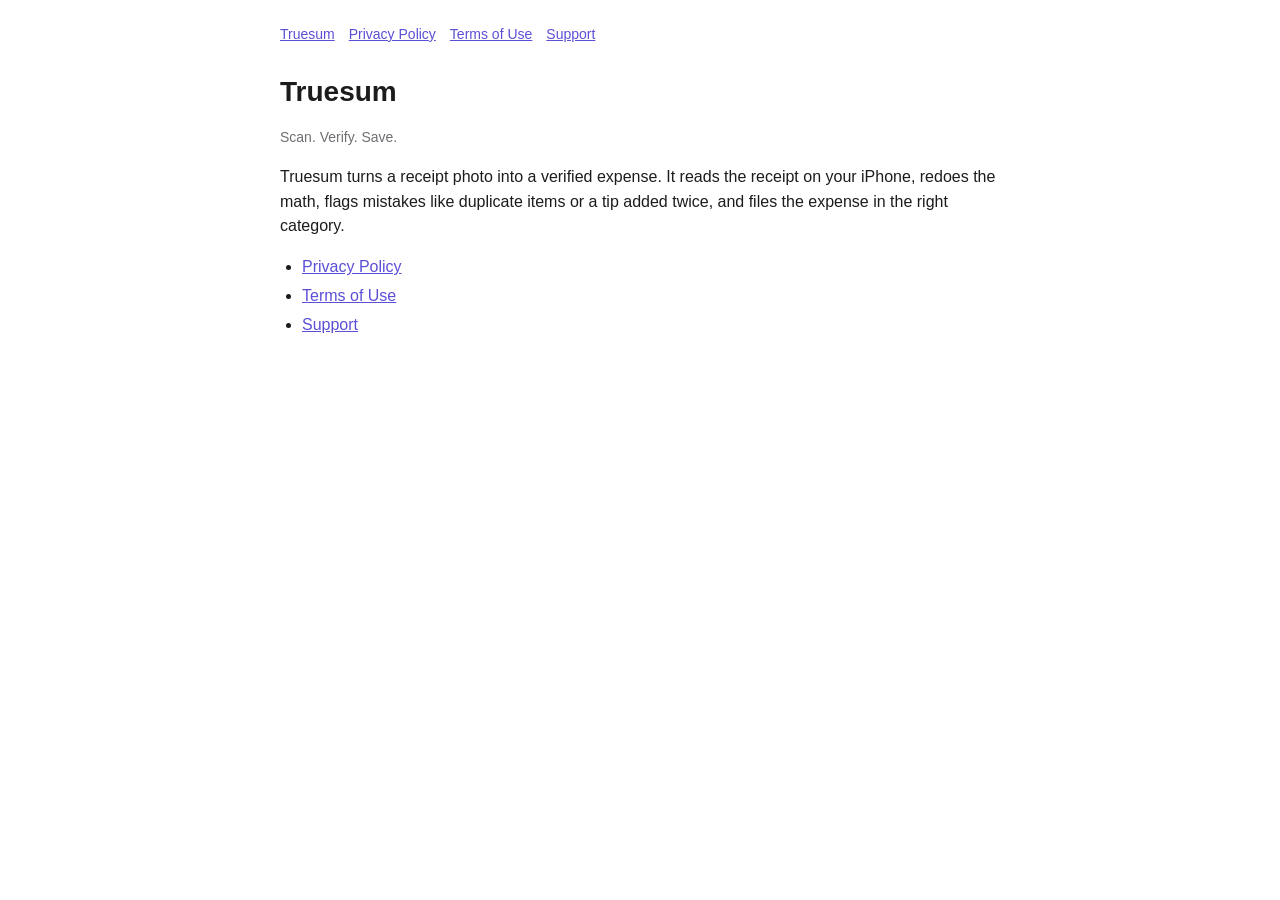
==== index.html @ 094d9d1f "Truesum Privacy Policy, Terms of Use and Support pages Co-Authored-By: Claude Opus 5.5 <noreply@anth" ====
<!doctype html><html lang="en"><head><meta charset="utf-8"><meta name="viewport" content="width=device-width, initial-scale=1">
<style>
:root{color-scheme:light dark}
body{font:16px/1.55 -apple-system,BlinkMacSystemFont,"Segoe UI",Helvetica,Arial,sans-serif;max-width:720px;margin:0 auto;padding:24px 16px 48px;color:#1c1c1e;background:#fff}
h1{font-size:28px;margin:0 0 4px}h2{font-size:19px;margin:28px 0 8px}
.muted{color:#6e6e73;font-size:14px}a{color:#5b4fd6}
ul{padding-left:22px}li{margin:4px 0}
nav{margin:0 0 24px;font-size:14px}nav a{margin-right:14px}
@media (prefers-color-scheme:dark){body{background:#000;color:#f2f2f7}.muted{color:#98989d}a{color:#9d93ff}}
</style><title>Truesum</title></head><body>
<nav><a href="./">Truesum</a><a href="privacy.html">Privacy Policy</a><a href="terms.html">Terms of Use</a><a href="support.html">Support</a></nav>
<h1>Truesum</h1>
<p class="muted">Scan. Verify. Save.</p>
<p>Truesum turns a receipt photo into a verified expense. It reads the receipt on your iPhone, redoes the math, flags mistakes like duplicate items or a tip added twice, and files the expense in the right category.</p>
<ul>
<li><a href="privacy.html">Privacy Policy</a></li>
<li><a href="terms.html">Terms of Use</a></li>
<li><a href="support.html">Support</a></li>
</ul>
</body></html>
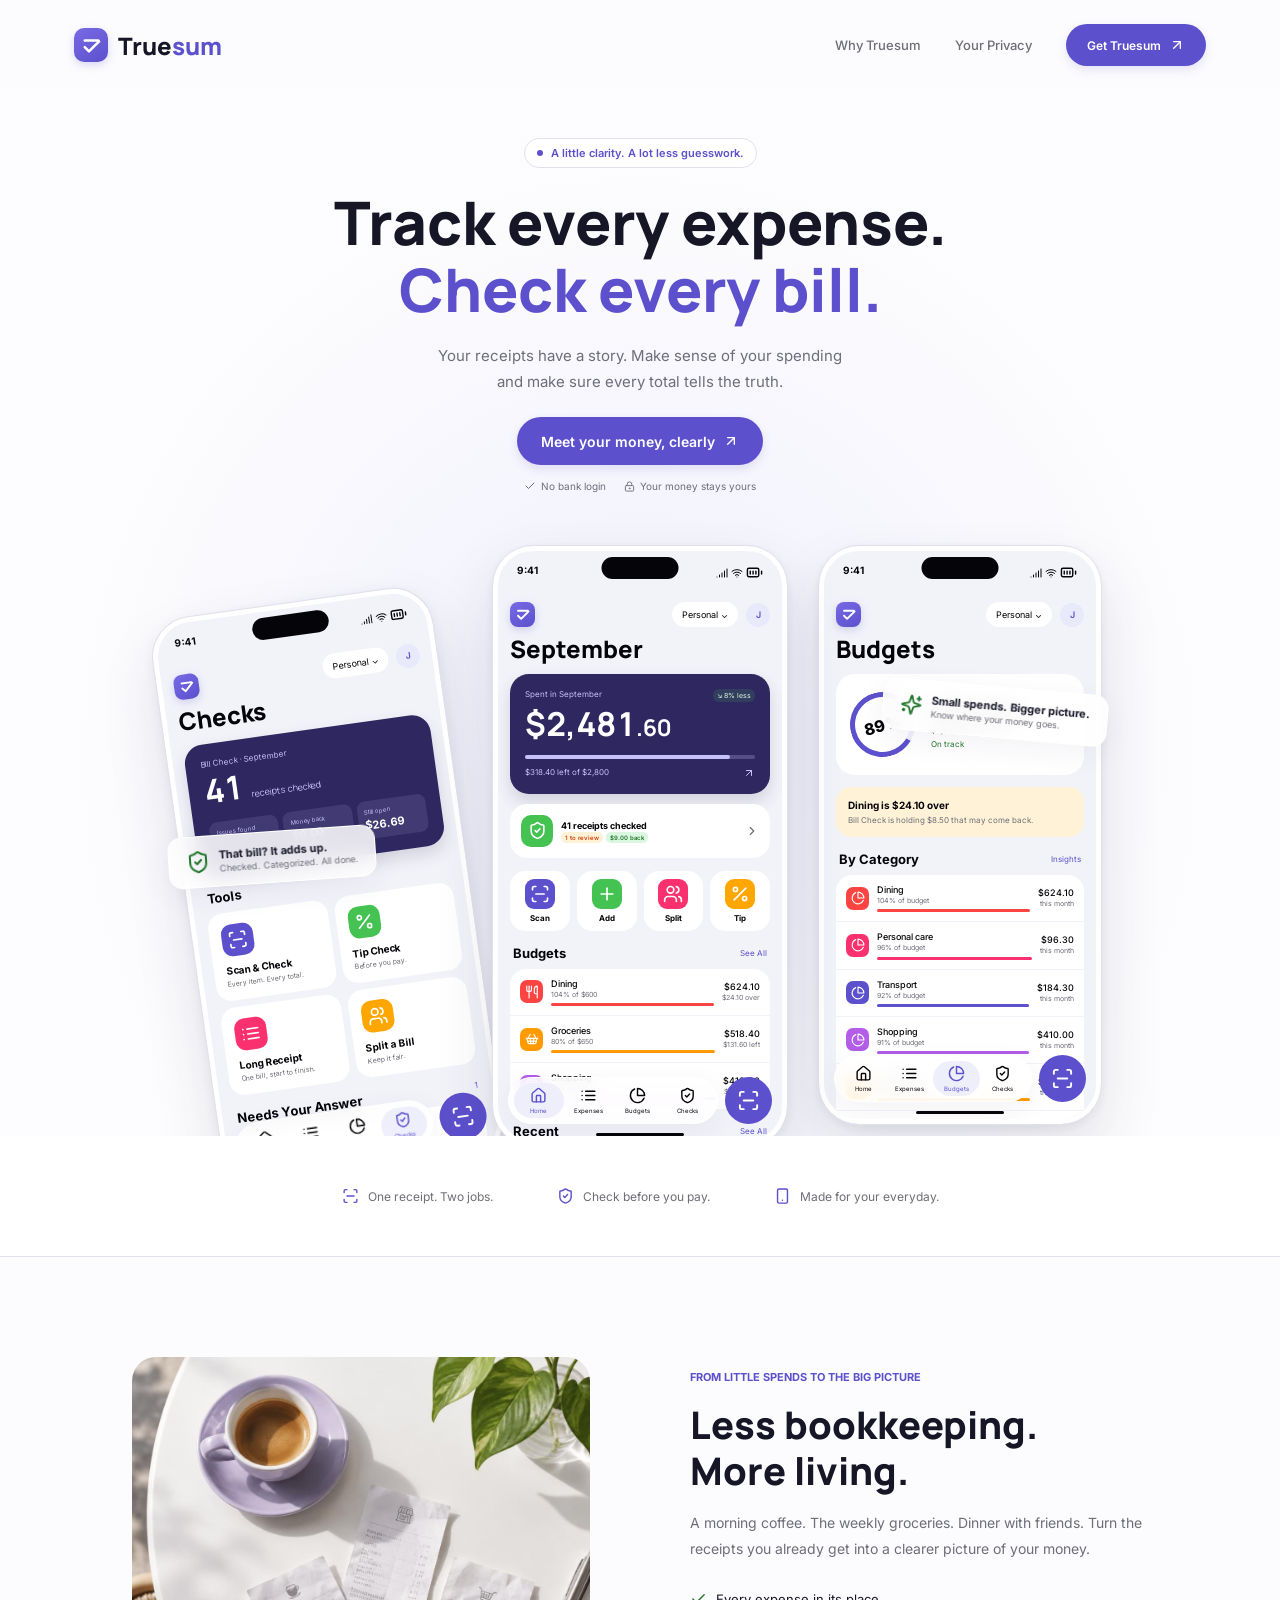
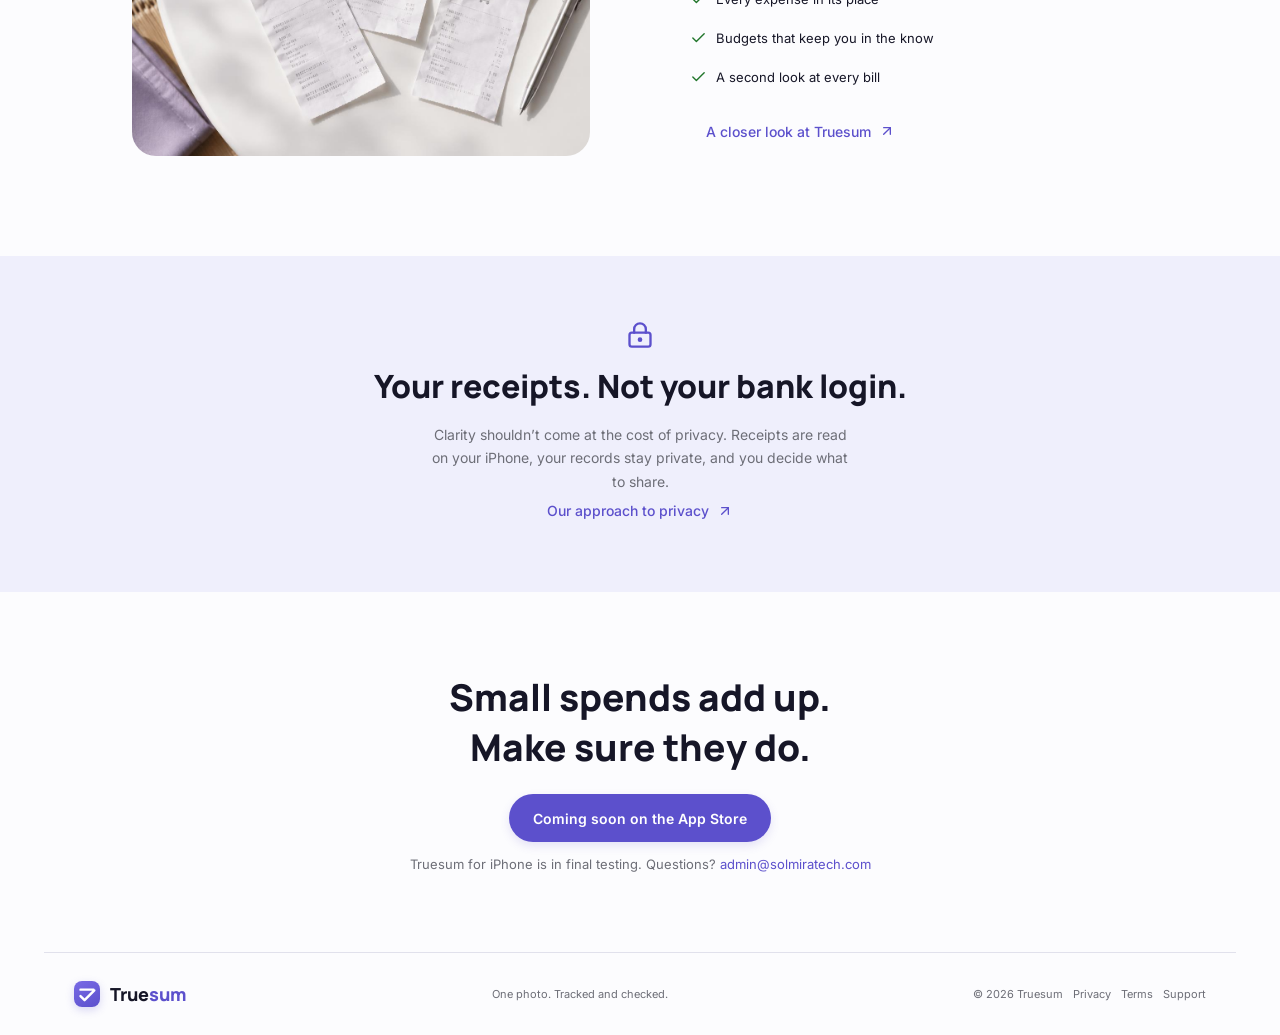
==== commit 0172a542: "Landing page from the Lovable design: home + features, static, App Store CTA pending Co-Authored-By:" ====
--- a/index.html
+++ b/index.html
@@ -1,20 +1,43 @@
-<!doctype html><html lang="en"><head><meta charset="utf-8"><meta name="viewport" content="width=device-width, initial-scale=1">
-<style>
-:root{color-scheme:light dark}
-body{font:16px/1.55 -apple-system,BlinkMacSystemFont,"Segoe UI",Helvetica,Arial,sans-serif;max-width:720px;margin:0 auto;padding:24px 16px 48px;color:#1c1c1e;background:#fff}
-h1{font-size:28px;margin:0 0 4px}h2{font-size:19px;margin:28px 0 8px}
-.muted{color:#6e6e73;font-size:14px}a{color:#5b4fd6}
-ul{padding-left:22px}li{margin:4px 0}
-nav{margin:0 0 24px;font-size:14px}nav a{margin-right:14px}
-@media (prefers-color-scheme:dark){body{background:#000;color:#f2f2f7}.muted{color:#98989d}a{color:#9d93ff}}
-</style><title>Truesum</title></head><body>
-<nav><a href="./">Truesum</a><a href="privacy.html">Privacy Policy</a><a href="terms.html">Terms of Use</a><a href="support.html">Support</a></nav>
-<h1>Truesum</h1>
-<p class="muted">Scan. Verify. Save.</p>
-<p>Truesum turns a receipt photo into a verified expense. It reads the receipt on your iPhone, redoes the math, flags mistakes like duplicate items or a tip added twice, and files the expense in the right category.</p>
-<ul>
-<li><a href="privacy.html">Privacy Policy</a></li>
-<li><a href="terms.html">Terms of Use</a></li>
-<li><a href="support.html">Support</a></li>
-</ul>
-</body></html>
+<!doctype html>
+<html lang="en">
+<head>
+<meta charset="utf-8">
+<meta name="viewport" content="width=device-width, initial-scale=1">
+<title>Track every expense. Check every bill. — Truesum</title>
+<meta name="description" content="A little clarity for every receipt. Truesum tracks your spending, keeps budgets in view, and checks that your bills add up.">
+<meta property="og:title" content="Track every expense. Check every bill. — Truesum">
+<meta property="og:description" content="A little clarity for every receipt. Truesum tracks your spending, keeps budgets in view, and checks that your bills add up.">
+<link rel="icon" href="assets/favicon.svg" type="image/svg+xml">
+<link rel="apple-touch-icon" href="assets/apple-touch-icon.png">
+<link rel="preconnect" href="https://fonts.googleapis.com">
+<link rel="preconnect" href="https://fonts.gstatic.com" crossorigin>
+<link rel="stylesheet" href="https://fonts.googleapis.com/css2?family=Inter:wght@400;500;600;700&amp;family=Manrope:wght@400;500;600;700;800&amp;display=swap">
+<link rel="stylesheet" href="assets/site.css">
+</head>
+<body>
+<header class="site-nav"><a href="./" class="brand" aria-label="Truesum home"><span class="brand-mark"><svg viewBox="0 0 32 32" fill="none" aria-hidden="true"><path d="M8 10h16M8 18l5 5 12-12" stroke="currentColor" stroke-width="3" stroke-linecap="round" stroke-linejoin="round"/></svg></span><span>True<span class="text-primary">sum</span></span></a><nav class="site-nav-links"><a href="features.html">Why Truesum</a><a href="privacy.html">Your Privacy</a><a class="truesum-button btn" href="#get">Get Truesum <svg width="24" height="24" viewBox="0 0 24 24" fill="none" stroke="currentColor" stroke-width="2" stroke-linecap="round" stroke-linejoin="round" aria-hidden="true"><path d="M7 7h10v10"/><path d="M7 17 17 7"/></svg></a></nav></header>
+<main>
+<section class="landing-hero"><div class="hero-eyebrow"><i></i> A little clarity. A lot less guesswork.</div>
+<h1>Track every expense.<br><span>Check every bill.</span></h1>
+<p class="hero-subtitle">Your receipts have a story. Make sense of your spending<br class="hidden sm-block"> and make sure every total tells the truth.</p>
+<a class="truesum-button btn" href="#get">Meet your money, clearly <svg width="24" height="24" viewBox="0 0 24 24" fill="none" stroke="currentColor" stroke-width="2" stroke-linecap="round" stroke-linejoin="round" aria-hidden="true"><path d="M7 7h10v10"/><path d="M7 17 17 7"/></svg></a>
+<div class="hero-trust"><span><svg width="12" height="12" viewBox="0 0 24 24" fill="none" stroke="currentColor" stroke-width="2" stroke-linecap="round" stroke-linejoin="round" aria-hidden="true"><path d="M20 6 9 17l-5-5"/></svg> No bank login</span><span><svg width="11" height="11" viewBox="0 0 24 24" fill="none" stroke="currentColor" stroke-width="2" stroke-linecap="round" stroke-linejoin="round" aria-hidden="true"><circle cx="12" cy="16" r="1"/><rect x="3" y="10" width="18" height="12" rx="2"/><path d="M7 10V7a5 5 0 0 1 10 0v3"/></svg> Your money stays yours</span></div>
+<div class="phone-stage"><div class="phone phone-checks" aria-hidden="true"><div class="phone-status"><span>9:41</span><span class="dynamic-island"></span><span><svg width="12" height="12" viewBox="0 0 24 24" fill="none" stroke="currentColor" stroke-width="2" stroke-linecap="round" stroke-linejoin="round" aria-hidden="true"><path d="M2 20h.01"/><path d="M7 20v-4"/><path d="M12 20v-8"/><path d="M17 20V8"/><path d="M22 4v16"/></svg><svg width="12" height="12" viewBox="0 0 24 24" fill="none" stroke="currentColor" stroke-width="2" stroke-linecap="round" stroke-linejoin="round" aria-hidden="true"><path d="M12 20h.01"/><path d="M2 8.82a15 15 0 0 1 20 0"/><path d="M5 12.859a10 10 0 0 1 14 0"/><path d="M8.5 16.429a5 5 0 0 1 7 0"/></svg><svg width="17" height="17" viewBox="0 0 24 24" fill="none" stroke="currentColor" stroke-width="2" stroke-linecap="round" stroke-linejoin="round" aria-hidden="true"><rect x="2" y="6" width="16" height="12" rx="2"/><path d="M22 14v-4"/><path d="M6 10v4"/><path d="M10 10v4"/><path d="M14 10v4"/></svg></span></div><div class="phone-content"><div class="phone-top"><span class="brand" aria-hidden="true"><span class="brand-mark"><svg viewBox="0 0 32 32" fill="none" aria-hidden="true"><path d="M8 10h16M8 18l5 5 12-12" stroke="currentColor" stroke-width="3" stroke-linecap="round" stroke-linejoin="round"/></svg></span></span><span>Personal <span>⌄</span></span><span class="mini-avatar">J</span></div><h3>Checks</h3><div class="mini-summary"><span>Bill Check · September</span><div class="mini-amount">41 <small>receipts checked</small></div><div class="mini-stats"><div><small>Issues found</small><b>5</b></div><div><small>Money back</small><b>$9.00</b></div><div><small>Still open</small><b>$26.69</b></div></div></div><div class="mini-section-title">Tools</div><div class="mini-tool-grid"><div><span class="category-icon action-0"><svg width="20" height="20" viewBox="0 0 24 24" fill="none" stroke="currentColor" stroke-width="2" stroke-linecap="round" stroke-linejoin="round" aria-hidden="true"><path d="M3 7V5a2 2 0 0 1 2-2h2"/><path d="M17 3h2a2 2 0 0 1 2 2v2"/><path d="M21 17v2a2 2 0 0 1-2 2h-2"/><path d="M7 21H5a2 2 0 0 1-2-2v-2"/><path d="M7 12h10"/></svg></span><b>Scan &amp; Check</b><small>Every item. Every total.</small></div><div><span class="category-icon action-1"><svg width="20" height="20" viewBox="0 0 24 24" fill="none" stroke="currentColor" stroke-width="2" stroke-linecap="round" stroke-linejoin="round" aria-hidden="true"><line x1="19" x2="5" y1="5" y2="19"/><circle cx="6.5" cy="6.5" r="2.5"/><circle cx="17.5" cy="17.5" r="2.5"/></svg></span><b>Tip Check</b><small>Before you pay.</small></div><div><span class="category-icon action-2"><svg width="20" height="20" viewBox="0 0 24 24" fill="none" stroke="currentColor" stroke-width="2" stroke-linecap="round" stroke-linejoin="round" aria-hidden="true"><path d="M3 12h.01"/><path d="M3 18h.01"/><path d="M3 6h.01"/><path d="M8 12h13"/><path d="M8 18h13"/><path d="M8 6h13"/></svg></span><b>Long Receipt</b><small>One bill, start to finish.</small></div><div><span class="category-icon action-3"><svg width="20" height="20" viewBox="0 0 24 24" fill="none" stroke="currentColor" stroke-width="2" stroke-linecap="round" stroke-linejoin="round" aria-hidden="true"><path d="M16 21v-2a4 4 0 0 0-4-4H6a4 4 0 0 0-4 4v2"/><circle cx="9" cy="7" r="4"/><path d="M22 21v-2a4 4 0 0 0-3-3.87"/><path d="M16 3.13a4 4 0 0 1 0 7.75"/></svg></span><b>Split a Bill</b><small>Keep it fair.</small></div></div><div class="mini-section-title">Needs Your Answer <span>1</span></div><div class="mini-question"><span class="category-icon dining"><svg width="18" height="18" viewBox="0 0 24 24" fill="none" stroke="currentColor" stroke-width="2" stroke-linecap="round" stroke-linejoin="round" aria-hidden="true"><path d="M3 2v7c0 1.1.9 2 2 2h4a2 2 0 0 0 2-2V2"/><path d="M7 2v20"/><path d="M21 15V2a5 5 0 0 0-5 5v6c0 1.1.9 2 2 2h3Zm0 0v7"/></svg></span><b>Luna Ramen</b><p>Gyoza appears twice.<br>Did you order two?</p><div><span>We Had Two</span><span>Flag $8.50</span></div></div><div class="mini-section-title">Flagged <span>Show to Staff</span></div><div class="mini-group"><div class="mini-expense"><span class="category-icon dining"><svg width="14" height="14" viewBox="0 0 24 24" fill="none" stroke="currentColor" stroke-width="2" stroke-linecap="round" stroke-linejoin="round" aria-hidden="true"><path d="M3 2v7c0 1.1.9 2 2 2h4a2 2 0 0 0 2-2V2"/><path d="M7 2v20"/><path d="M21 15V2a5 5 0 0 0-5 5v6c0 1.1.9 2 2 2h3Zm0 0v7"/></svg></span><div><b>Bella Notte</b><small>Tip included twice</small></div><b>$9.25</b></div></div></div><div class="mini-bottom"><div><span class=""><svg width="17" height="17" viewBox="0 0 24 24" fill="none" stroke="currentColor" stroke-width="2" stroke-linecap="round" stroke-linejoin="round" aria-hidden="true"><path d="M15 21v-8a1 1 0 0 0-1-1h-4a1 1 0 0 0-1 1v8"/><path d="M3 10a2 2 0 0 1 .709-1.528l7-5.999a2 2 0 0 1 2.582 0l7 5.999A2 2 0 0 1 21 10v9a2 2 0 0 1-2 2H5a2 2 0 0 1-2-2z"/></svg><small>Home</small></span><span class=""><svg width="17" height="17" viewBox="0 0 24 24" fill="none" stroke="currentColor" stroke-width="2" stroke-linecap="round" stroke-linejoin="round" aria-hidden="true"><path d="M3 12h.01"/><path d="M3 18h.01"/><path d="M3 6h.01"/><path d="M8 12h13"/><path d="M8 18h13"/><path d="M8 6h13"/></svg><small>Expenses</small></span><span class=""><svg width="17" height="17" viewBox="0 0 24 24" fill="none" stroke="currentColor" stroke-width="2" stroke-linecap="round" stroke-linejoin="round" aria-hidden="true"><path d="M21.21 15.89A10 10 0 1 1 8 2.83"/><path d="M22 12A10 10 0 0 0 12 2v10z"/></svg><small>Budgets</small></span><span class="selected"><svg width="17" height="17" viewBox="0 0 24 24" fill="none" stroke="currentColor" stroke-width="2" stroke-linecap="round" stroke-linejoin="round" aria-hidden="true"><path d="M20 13c0 5-3.5 7.5-7.66 8.95a1 1 0 0 1-.67-.01C7.5 20.5 4 18 4 13V6a1 1 0 0 1 1-1c2 0 4.5-1.2 6.24-2.72a1.17 1.17 0 0 1 1.52 0C14.51 3.81 17 5 19 5a1 1 0 0 1 1 1z"/><path d="m9 12 2 2 4-4"/></svg><small>Checks</small></span></div><span class="mini-scan"><svg width="23" height="23" viewBox="0 0 24 24" fill="none" stroke="currentColor" stroke-width="2" stroke-linecap="round" stroke-linejoin="round" aria-hidden="true"><path d="M3 7V5a2 2 0 0 1 2-2h2"/><path d="M17 3h2a2 2 0 0 1 2 2v2"/><path d="M21 17v2a2 2 0 0 1-2 2h-2"/><path d="M7 21H5a2 2 0 0 1-2-2v-2"/><path d="M7 12h10"/></svg></span></div><div class="home-indicator"></div></div><div class="phone phone-home" aria-hidden="true"><div class="phone-status"><span>9:41</span><span class="dynamic-island"></span><span><svg width="12" height="12" viewBox="0 0 24 24" fill="none" stroke="currentColor" stroke-width="2" stroke-linecap="round" stroke-linejoin="round" aria-hidden="true"><path d="M2 20h.01"/><path d="M7 20v-4"/><path d="M12 20v-8"/><path d="M17 20V8"/><path d="M22 4v16"/></svg><svg width="12" height="12" viewBox="0 0 24 24" fill="none" stroke="currentColor" stroke-width="2" stroke-linecap="round" stroke-linejoin="round" aria-hidden="true"><path d="M12 20h.01"/><path d="M2 8.82a15 15 0 0 1 20 0"/><path d="M5 12.859a10 10 0 0 1 14 0"/><path d="M8.5 16.429a5 5 0 0 1 7 0"/></svg><svg width="17" height="17" viewBox="0 0 24 24" fill="none" stroke="currentColor" stroke-width="2" stroke-linecap="round" stroke-linejoin="round" aria-hidden="true"><rect x="2" y="6" width="16" height="12" rx="2"/><path d="M22 14v-4"/><path d="M6 10v4"/><path d="M10 10v4"/><path d="M14 10v4"/></svg></span></div><div class="phone-content"><div class="phone-top"><span class="brand" aria-hidden="true"><span class="brand-mark"><svg viewBox="0 0 32 32" fill="none" aria-hidden="true"><path d="M8 10h16M8 18l5 5 12-12" stroke="currentColor" stroke-width="3" stroke-linecap="round" stroke-linejoin="round"/></svg></span></span><span>Personal <span>⌄</span></span><span class="mini-avatar">J</span></div><h3>September</h3><div class="mini-summary"><div class="flex justify-between"><span>Spent in September</span><span class="mini-trend">↘ 8% less</span></div><div class="mini-amount">$2,481<span>.60</span></div><div class="mini-progress"><i></i></div><div class="flex justify-between"><span>$318.40 left of $2,800</span><svg width="12" height="12" viewBox="0 0 24 24" fill="none" stroke="currentColor" stroke-width="2" stroke-linecap="round" stroke-linejoin="round" aria-hidden="true"><path d="M7 7h10v10"/><path d="M7 17 17 7"/></svg></div></div><div class="mini-checked"><span class="category-icon success"><svg width="19" height="19" viewBox="0 0 24 24" fill="none" stroke="currentColor" stroke-width="2" stroke-linecap="round" stroke-linejoin="round" aria-hidden="true"><path d="M20 13c0 5-3.5 7.5-7.66 8.95a1 1 0 0 1-.67-.01C7.5 20.5 4 18 4 13V6a1 1 0 0 1 1-1c2 0 4.5-1.2 6.24-2.72a1.17 1.17 0 0 1 1.52 0C14.51 3.81 17 5 19 5a1 1 0 0 1 1 1z"/><path d="m9 12 2 2 4-4"/></svg></span><div><b>41 receipts checked</b><div><span class="mini-badge warning">1 to review</span> <span class="mini-badge success">$9.00 back</span></div></div><svg width="14" height="14" viewBox="0 0 24 24" fill="none" stroke="currentColor" stroke-width="2" stroke-linecap="round" stroke-linejoin="round" aria-hidden="true"><path d="m9 18 6-6-6-6"/></svg></div><div class="mini-actions"><div><span class="category-icon action-0"><svg width="20" height="20" viewBox="0 0 24 24" fill="none" stroke="currentColor" stroke-width="2" stroke-linecap="round" stroke-linejoin="round" aria-hidden="true"><path d="M3 7V5a2 2 0 0 1 2-2h2"/><path d="M17 3h2a2 2 0 0 1 2 2v2"/><path d="M21 17v2a2 2 0 0 1-2 2h-2"/><path d="M7 21H5a2 2 0 0 1-2-2v-2"/><path d="M7 12h10"/></svg></span><b>Scan</b></div><div><span class="category-icon action-1"><svg width="20" height="20" viewBox="0 0 24 24" fill="none" stroke="currentColor" stroke-width="2" stroke-linecap="round" stroke-linejoin="round" aria-hidden="true"><path d="M5 12h14"/><path d="M12 5v14"/></svg></span><b>Add</b></div><div><span class="category-icon action-2"><svg width="20" height="20" viewBox="0 0 24 24" fill="none" stroke="currentColor" stroke-width="2" stroke-linecap="round" stroke-linejoin="round" aria-hidden="true"><path d="M16 21v-2a4 4 0 0 0-4-4H6a4 4 0 0 0-4 4v2"/><circle cx="9" cy="7" r="4"/><path d="M22 21v-2a4 4 0 0 0-3-3.87"/><path d="M16 3.13a4 4 0 0 1 0 7.75"/></svg></span><b>Split</b></div><div><span class="category-icon action-3"><svg width="20" height="20" viewBox="0 0 24 24" fill="none" stroke="currentColor" stroke-width="2" stroke-linecap="round" stroke-linejoin="round" aria-hidden="true"><line x1="19" x2="5" y1="5" y2="19"/><circle cx="6.5" cy="6.5" r="2.5"/><circle cx="17.5" cy="17.5" r="2.5"/></svg></span><b>Tip</b></div></div><div class="mini-section-title">Budgets <span>See All</span></div><div class="mini-group"><div class="mini-budget"><span class="category-icon dining"><svg width="14" height="14" viewBox="0 0 24 24" fill="none" stroke="currentColor" stroke-width="2" stroke-linecap="round" stroke-linejoin="round" aria-hidden="true"><path d="M3 2v7c0 1.1.9 2 2 2h4a2 2 0 0 0 2-2V2"/><path d="M7 2v20"/><path d="M21 15V2a5 5 0 0 0-5 5v6c0 1.1.9 2 2 2h3Zm0 0v7"/></svg></span><div><b>Dining</b><small>104% of $600</small><div class="category-line dining"></div></div><div><b>$624.10</b><small class="text-destructive">$24.10 over</small></div></div><div class="mini-budget"><span class="category-icon groceries"><svg width="14" height="14" viewBox="0 0 24 24" fill="none" stroke="currentColor" stroke-width="2" stroke-linecap="round" stroke-linejoin="round" aria-hidden="true"><path d="m15 11-1 9"/><path d="m19 11-4-7"/><path d="M2 11h20"/><path d="m3.5 11 1.6 7.4a2 2 0 0 0 2 1.6h9.8a2 2 0 0 0 2-1.6l1.7-7.4"/><path d="M4.5 15.5h15"/><path d="m5 11 4-7"/><path d="m9 11 1 9"/></svg></span><div><b>Groceries</b><small>80% of $650</small><div class="category-line groceries"></div></div><div><b>$518.40</b><small class="">$131.60 left</small></div></div><div class="mini-budget"><span class="category-icon shopping"><svg width="14" height="14" viewBox="0 0 24 24" fill="none" stroke="currentColor" stroke-width="2" stroke-linecap="round" stroke-linejoin="round" aria-hidden="true"><path d="M6 2 3 6v14a2 2 0 0 0 2 2h14a2 2 0 0 0 2-2V6l-3-4Z"/><path d="M3 6h18"/><path d="M16 10a4 4 0 0 1-8 0"/></svg></span><div><b>Shopping</b><small>91% of $450</small><div class="category-line shopping"></div></div><div><b>$410.00</b><small class="">$40.00 left</small></div></div></div><div class="mini-section-title">Recent <span>See All</span></div><div class="mini-group"><div class="mini-expense"><span class="category-icon dining"><svg width="14" height="14" viewBox="0 0 24 24" fill="none" stroke="currentColor" stroke-width="2" stroke-linecap="round" stroke-linejoin="round" aria-hidden="true"><path d="M3 2v7c0 1.1.9 2 2 2h4a2 2 0 0 0 2-2V2"/><path d="M7 2v20"/><path d="M21 15V2a5 5 0 0 0-5 5v6c0 1.1.9 2 2 2h3Zm0 0v7"/></svg></span><div><b>Luna Ramen</b><small>Yesterday · Dining</small></div><div><b>−$66.41</b><small class="text-warning">Review</small></div></div><div class="mini-expense"><span class="category-icon coffee"><svg width="14" height="14" viewBox="0 0 24 24" fill="none" stroke="currentColor" stroke-width="2" stroke-linecap="round" stroke-linejoin="round" aria-hidden="true"><path d="M10 2v2"/><path d="M14 2v2"/><path d="M16 8a1 1 0 0 1 1 1v8a4 4 0 0 1-4 4H7a4 4 0 0 1-4-4V9a1 1 0 0 1 1-1h14a4 4 0 1 1 0 8h-1"/><path d="M6 2v2"/></svg></span><div><b>Starbucks</b><small>Today · Coffee</small></div><div><b>−$12.40</b><small class="text-success">Checked</small></div></div></div></div><div class="mini-bottom"><div><span class="selected"><svg width="17" height="17" viewBox="0 0 24 24" fill="none" stroke="currentColor" stroke-width="2" stroke-linecap="round" stroke-linejoin="round" aria-hidden="true"><path d="M15 21v-8a1 1 0 0 0-1-1h-4a1 1 0 0 0-1 1v8"/><path d="M3 10a2 2 0 0 1 .709-1.528l7-5.999a2 2 0 0 1 2.582 0l7 5.999A2 2 0 0 1 21 10v9a2 2 0 0 1-2 2H5a2 2 0 0 1-2-2z"/></svg><small>Home</small></span><span class=""><svg width="17" height="17" viewBox="0 0 24 24" fill="none" stroke="currentColor" stroke-width="2" stroke-linecap="round" stroke-linejoin="round" aria-hidden="true"><path d="M3 12h.01"/><path d="M3 18h.01"/><path d="M3 6h.01"/><path d="M8 12h13"/><path d="M8 18h13"/><path d="M8 6h13"/></svg><small>Expenses</small></span><span class=""><svg width="17" height="17" viewBox="0 0 24 24" fill="none" stroke="currentColor" stroke-width="2" stroke-linecap="round" stroke-linejoin="round" aria-hidden="true"><path d="M21.21 15.89A10 10 0 1 1 8 2.83"/><path d="M22 12A10 10 0 0 0 12 2v10z"/></svg><small>Budgets</small></span><span class=""><svg width="17" height="17" viewBox="0 0 24 24" fill="none" stroke="currentColor" stroke-width="2" stroke-linecap="round" stroke-linejoin="round" aria-hidden="true"><path d="M20 13c0 5-3.5 7.5-7.66 8.95a1 1 0 0 1-.67-.01C7.5 20.5 4 18 4 13V6a1 1 0 0 1 1-1c2 0 4.5-1.2 6.24-2.72a1.17 1.17 0 0 1 1.52 0C14.51 3.81 17 5 19 5a1 1 0 0 1 1 1z"/><path d="m9 12 2 2 4-4"/></svg><small>Checks</small></span></div><span class="mini-scan"><svg width="23" height="23" viewBox="0 0 24 24" fill="none" stroke="currentColor" stroke-width="2" stroke-linecap="round" stroke-linejoin="round" aria-hidden="true"><path d="M3 7V5a2 2 0 0 1 2-2h2"/><path d="M17 3h2a2 2 0 0 1 2 2v2"/><path d="M21 17v2a2 2 0 0 1-2 2h-2"/><path d="M7 21H5a2 2 0 0 1-2-2v-2"/><path d="M7 12h10"/></svg></span></div><div class="home-indicator"></div></div><div class="phone phone-budgets" aria-hidden="true"><div class="phone-status"><span>9:41</span><span class="dynamic-island"></span><span><svg width="12" height="12" viewBox="0 0 24 24" fill="none" stroke="currentColor" stroke-width="2" stroke-linecap="round" stroke-linejoin="round" aria-hidden="true"><path d="M2 20h.01"/><path d="M7 20v-4"/><path d="M12 20v-8"/><path d="M17 20V8"/><path d="M22 4v16"/></svg><svg width="12" height="12" viewBox="0 0 24 24" fill="none" stroke="currentColor" stroke-width="2" stroke-linecap="round" stroke-linejoin="round" aria-hidden="true"><path d="M12 20h.01"/><path d="M2 8.82a15 15 0 0 1 20 0"/><path d="M5 12.859a10 10 0 0 1 14 0"/><path d="M8.5 16.429a5 5 0 0 1 7 0"/></svg><svg width="17" height="17" viewBox="0 0 24 24" fill="none" stroke="currentColor" stroke-width="2" stroke-linecap="round" stroke-linejoin="round" aria-hidden="true"><rect x="2" y="6" width="16" height="12" rx="2"/><path d="M22 14v-4"/><path d="M6 10v4"/><path d="M10 10v4"/><path d="M14 10v4"/></svg></span></div><div class="phone-content"><div class="phone-top"><span class="brand" aria-hidden="true"><span class="brand-mark"><svg viewBox="0 0 32 32" fill="none" aria-hidden="true"><path d="M8 10h16M8 18l5 5 12-12" stroke="currentColor" stroke-width="3" stroke-linecap="round" stroke-linejoin="round"/></svg></span></span><span>Personal <span>⌄</span></span><span class="mini-avatar">J</span></div><h3>Budgets</h3><div class="mini-budget-hero"><div class="preview-ring">89%</div><div><b>$318.40 left</b><small>$2,481.60 of $2,800</small><span class="text-success">On track</span></div></div><div class="mini-warning"><b>Dining is $24.10 over</b><small>Bill Check is holding $8.50 that may come back.</small></div><div class="mini-section-title">By Category <span>Insights</span></div><div class="mini-group"><div class="mini-budget"><span class="category-icon dining"><svg width="14" height="14" viewBox="0 0 24 24" fill="none" stroke="currentColor" stroke-width="2" stroke-linecap="round" stroke-linejoin="round" aria-hidden="true"><path d="M21.21 15.89A10 10 0 1 1 8 2.83"/><path d="M22 12A10 10 0 0 0 12 2v10z"/></svg></span><div><b>Dining</b><small>104% of budget</small><div class="category-line dining"></div></div><div><b>$624.10</b><small class="">this month</small></div></div><div class="mini-budget"><span class="category-icon care"><svg width="14" height="14" viewBox="0 0 24 24" fill="none" stroke="currentColor" stroke-width="2" stroke-linecap="round" stroke-linejoin="round" aria-hidden="true"><path d="M21.21 15.89A10 10 0 1 1 8 2.83"/><path d="M22 12A10 10 0 0 0 12 2v10z"/></svg></span><div><b>Personal care</b><small>96% of budget</small><div class="category-line care"></div></div><div><b>$96.30</b><small class="">this month</small></div></div><div class="mini-budget"><span class="category-icon transport"><svg width="14" height="14" viewBox="0 0 24 24" fill="none" stroke="currentColor" stroke-width="2" stroke-linecap="round" stroke-linejoin="round" aria-hidden="true"><path d="M21.21 15.89A10 10 0 1 1 8 2.83"/><path d="M22 12A10 10 0 0 0 12 2v10z"/></svg></span><div><b>Transport</b><small>92% of budget</small><div class="category-line transport"></div></div><div><b>$184.30</b><small class="">this month</small></div></div><div class="mini-budget"><span class="category-icon shopping"><svg width="14" height="14" viewBox="0 0 24 24" fill="none" stroke="currentColor" stroke-width="2" stroke-linecap="round" stroke-linejoin="round" aria-hidden="true"><path d="M21.21 15.89A10 10 0 1 1 8 2.83"/><path d="M22 12A10 10 0 0 0 12 2v10z"/></svg></span><div><b>Shopping</b><small>91% of budget</small><div class="category-line shopping"></div></div><div><b>$410.00</b><small class="">this month</small></div></div><div class="mini-budget"><span class="category-icon groceries"><svg width="14" height="14" viewBox="0 0 24 24" fill="none" stroke="currentColor" stroke-width="2" stroke-linecap="round" stroke-linejoin="round" aria-hidden="true"><path d="M21.21 15.89A10 10 0 1 1 8 2.83"/><path d="M22 12A10 10 0 0 0 12 2v10z"/></svg></span><div><b>Groceries</b><small>80% of budget</small><div class="category-line groceries"></div></div><div><b>$518.40</b><small class="">this month</small></div></div><div class="mini-budget"><span class="category-icon household"><svg width="14" height="14" viewBox="0 0 24 24" fill="none" stroke="currentColor" stroke-width="2" stroke-linecap="round" stroke-linejoin="round" aria-hidden="true"><path d="M21.21 15.89A10 10 0 1 1 8 2.83"/><path d="M22 12A10 10 0 0 0 12 2v10z"/></svg></span><div><b>Household</b><small>65% of budget</small><div class="category-line household"></div></div><div><b>$214.50</b><small class="">this month</small></div></div><div class="mini-budget"><span class="category-icon travel"><svg width="14" height="14" viewBox="0 0 24 24" fill="none" stroke="currentColor" stroke-width="2" stroke-linecap="round" stroke-linejoin="round" aria-hidden="true"><path d="M21.21 15.89A10 10 0 1 1 8 2.83"/><path d="M22 12A10 10 0 0 0 12 2v10z"/></svg></span><div><b>Travel</b><small>83% of budget</small><div class="category-line travel"></div></div><div><b>$331.20</b><small class="">this month</small></div></div></div></div><div class="mini-bottom"><div><span class=""><svg width="17" height="17" viewBox="0 0 24 24" fill="none" stroke="currentColor" stroke-width="2" stroke-linecap="round" stroke-linejoin="round" aria-hidden="true"><path d="M15 21v-8a1 1 0 0 0-1-1h-4a1 1 0 0 0-1 1v8"/><path d="M3 10a2 2 0 0 1 .709-1.528l7-5.999a2 2 0 0 1 2.582 0l7 5.999A2 2 0 0 1 21 10v9a2 2 0 0 1-2 2H5a2 2 0 0 1-2-2z"/></svg><small>Home</small></span><span class=""><svg width="17" height="17" viewBox="0 0 24 24" fill="none" stroke="currentColor" stroke-width="2" stroke-linecap="round" stroke-linejoin="round" aria-hidden="true"><path d="M3 12h.01"/><path d="M3 18h.01"/><path d="M3 6h.01"/><path d="M8 12h13"/><path d="M8 18h13"/><path d="M8 6h13"/></svg><small>Expenses</small></span><span class="selected"><svg width="17" height="17" viewBox="0 0 24 24" fill="none" stroke="currentColor" stroke-width="2" stroke-linecap="round" stroke-linejoin="round" aria-hidden="true"><path d="M21.21 15.89A10 10 0 1 1 8 2.83"/><path d="M22 12A10 10 0 0 0 12 2v10z"/></svg><small>Budgets</small></span><span class=""><svg width="17" height="17" viewBox="0 0 24 24" fill="none" stroke="currentColor" stroke-width="2" stroke-linecap="round" stroke-linejoin="round" aria-hidden="true"><path d="M20 13c0 5-3.5 7.5-7.66 8.95a1 1 0 0 1-.67-.01C7.5 20.5 4 18 4 13V6a1 1 0 0 1 1-1c2 0 4.5-1.2 6.24-2.72a1.17 1.17 0 0 1 1.52 0C14.51 3.81 17 5 19 5a1 1 0 0 1 1 1z"/><path d="m9 12 2 2 4-4"/></svg><small>Checks</small></span></div><span class="mini-scan"><svg width="23" height="23" viewBox="0 0 24 24" fill="none" stroke="currentColor" stroke-width="2" stroke-linecap="round" stroke-linejoin="round" aria-hidden="true"><path d="M3 7V5a2 2 0 0 1 2-2h2"/><path d="M17 3h2a2 2 0 0 1 2 2v2"/><path d="M21 17v2a2 2 0 0 1-2 2h-2"/><path d="M7 21H5a2 2 0 0 1-2-2v-2"/><path d="M7 12h10"/></svg></span></div><div class="home-indicator"></div></div>
+<div class="stage-label stage-label-left"><svg width="24" height="24" viewBox="0 0 24 24" fill="none" stroke="currentColor" stroke-width="2" stroke-linecap="round" stroke-linejoin="round" aria-hidden="true"><path d="M20 13c0 5-3.5 7.5-7.66 8.95a1 1 0 0 1-.67-.01C7.5 20.5 4 18 4 13V6a1 1 0 0 1 1-1c2 0 4.5-1.2 6.24-2.72a1.17 1.17 0 0 1 1.52 0C14.51 3.81 17 5 19 5a1 1 0 0 1 1 1z"/><path d="m9 12 2 2 4-4"/></svg><div><b>That bill? It adds up.</b><small>Checked. Categorized. All done.</small></div></div>
+<div class="stage-label stage-label-right"><svg width="22" height="22" viewBox="0 0 24 24" fill="none" stroke="currentColor" stroke-width="2" stroke-linecap="round" stroke-linejoin="round" aria-hidden="true"><path d="M9.937 15.5A2 2 0 0 0 8.5 14.063l-6.135-1.582a.5.5 0 0 1 0-.962L8.5 9.936A2 2 0 0 0 9.937 8.5l1.582-6.135a.5.5 0 0 1 .963 0L14.063 8.5A2 2 0 0 0 15.5 9.937l6.135 1.581a.5.5 0 0 1 0 .964L15.5 14.063a2 2 0 0 0-1.437 1.437l-1.582 6.135a.5.5 0 0 1-.963 0z"/><path d="M20 3v4"/><path d="M22 5h-4"/><path d="M4 17v2"/><path d="M5 18H3"/></svg><div><b>Small spends. Bigger picture.</b><small>Know where your money goes.</small></div></div></div></section>
+<div class="landing-proof"><span><svg width="24" height="24" viewBox="0 0 24 24" fill="none" stroke="currentColor" stroke-width="2" stroke-linecap="round" stroke-linejoin="round" aria-hidden="true"><path d="M3 7V5a2 2 0 0 1 2-2h2"/><path d="M17 3h2a2 2 0 0 1 2 2v2"/><path d="M21 17v2a2 2 0 0 1-2 2h-2"/><path d="M7 21H5a2 2 0 0 1-2-2v-2"/><path d="M7 12h10"/></svg> One receipt. Two jobs.</span><span><svg width="24" height="24" viewBox="0 0 24 24" fill="none" stroke="currentColor" stroke-width="2" stroke-linecap="round" stroke-linejoin="round" aria-hidden="true"><path d="M20 13c0 5-3.5 7.5-7.66 8.95a1 1 0 0 1-.67-.01C7.5 20.5 4 18 4 13V6a1 1 0 0 1 1-1c2 0 4.5-1.2 6.24-2.72a1.17 1.17 0 0 1 1.52 0C14.51 3.81 17 5 19 5a1 1 0 0 1 1 1z"/><path d="m9 12 2 2 4-4"/></svg> Check before you pay.</span><span><svg width="24" height="24" viewBox="0 0 24 24" fill="none" stroke="currentColor" stroke-width="2" stroke-linecap="round" stroke-linejoin="round" aria-hidden="true"><rect x="5" y="2" width="14" height="20" rx="2"/><path d="M12 18h.01"/></svg> Made for your everyday.</span></div>
+<section class="feature-section"><img class="feature-image" src="assets/receipt-life.jpg" width="1280" height="960" loading="lazy" alt="Coffee and everyday receipts on a sunlit cafe table">
+<div><span class="section-kicker">From little spends to the big picture</span><h2>Less bookkeeping.<br>More living.</h2>
+<p>A morning coffee. The weekly groceries. Dinner with friends. Turn the receipts you already get into a clearer picture of your money.</p>
+<div class="feature-points"><span><svg width="24" height="24" viewBox="0 0 24 24" fill="none" stroke="currentColor" stroke-width="2" stroke-linecap="round" stroke-linejoin="round" aria-hidden="true"><path d="M20 6 9 17l-5-5"/></svg> Every expense in its place</span><span><svg width="24" height="24" viewBox="0 0 24 24" fill="none" stroke="currentColor" stroke-width="2" stroke-linecap="round" stroke-linejoin="round" aria-hidden="true"><path d="M20 6 9 17l-5-5"/></svg> Budgets that keep you in the know</span><span><svg width="24" height="24" viewBox="0 0 24 24" fill="none" stroke="currentColor" stroke-width="2" stroke-linecap="round" stroke-linejoin="round" aria-hidden="true"><path d="M20 6 9 17l-5-5"/></svg> A second look at every bill</span></div>
+<a class="btn btn-link" href="features.html">A closer look at Truesum <svg width="24" height="24" viewBox="0 0 24 24" fill="none" stroke="currentColor" stroke-width="2" stroke-linecap="round" stroke-linejoin="round" aria-hidden="true"><path d="M7 7h10v10"/><path d="M7 17 17 7"/></svg></a></div></section>
+<section class="privacy-band"><svg width="24" height="24" viewBox="0 0 24 24" fill="none" stroke="currentColor" stroke-width="2" stroke-linecap="round" stroke-linejoin="round" aria-hidden="true"><circle cx="12" cy="16" r="1"/><rect x="3" y="10" width="18" height="12" rx="2"/><path d="M7 10V7a5 5 0 0 1 10 0v3"/></svg><h2>Your receipts. Not your bank login.</h2>
+<p>Clarity shouldn’t come at the cost of privacy. Receipts are read on your iPhone, your records stay private, and you decide what to share.</p>
+<a class="btn btn-link" href="privacy.html">Our approach to privacy <svg width="24" height="24" viewBox="0 0 24 24" fill="none" stroke="currentColor" stroke-width="2" stroke-linecap="round" stroke-linejoin="round" aria-hidden="true"><path d="M7 7h10v10"/><path d="M7 17 17 7"/></svg></a></section>
+<section class="final-cta" id="get"><h2>Small spends add up.<br>Make sure they do.</h2>
+<span class="truesum-button btn" aria-disabled="true">Coming soon on the App Store</span>
+<p class="store-note">Truesum for iPhone is in final testing. Questions? <a class="text-primary" href="mailto:admin@solmiratech.com">admin@solmiratech.com</a></p></section>
+</main>
+<footer class="site-footer"><a href="./" class="brand" aria-label="Truesum home"><span class="brand-mark"><svg viewBox="0 0 32 32" fill="none" aria-hidden="true"><path d="M8 10h16M8 18l5 5 12-12" stroke="currentColor" stroke-width="3" stroke-linecap="round" stroke-linejoin="round"/></svg></span><span>True<span class="text-primary">sum</span></span></a><span>One photo. Tracked and checked.</span><span>© 2026 Truesum<span class="footer-links"><a href="privacy.html">Privacy</a><a href="terms.html">Terms</a><a href="support.html">Support</a></span></span></footer>
+</body>
+</html>
--- a/assets/site.css
+++ b/assets/site.css
@@ -0,0 +1,164 @@
+/* Truesum landing: ported from the Lovable project styles (src/styles.css). */
+:root { --font-sans: 'Inter', -apple-system, BlinkMacSystemFont, 'Segoe UI', sans-serif; --font-display: 'Manrope', -apple-system, BlinkMacSystemFont, sans-serif; }
+:root {
+ --background: oklch(.992 .002 285); --foreground: oklch(.21 .033 282); --primary: oklch(.514 .185 282); --primary-foreground: oklch(1 0 0); --secondary: oklch(.955 .018 286); --secondary-foreground: oklch(.514 .185 282); --muted: oklch(.965 .009 285); --muted-foreground: oklch(.54 .014 280); --accent: oklch(.94 .025 285); --card: oklch(1 0 0); --border: oklch(.913 .015 284); --hero: oklch(.315 .098 286); --hero-text: oklch(.835 .08 288); --destructive: oklch(.60 .224 25); --success: oklch(.722 .19 145); --success-text: oklch(.50 .136 145); --success-soft: oklch(.95 .044 149); --warning: oklch(.80 .18 72); --warning-text: oklch(.576 .185 37); --warning-soft: oklch(.97 .041 75); --dining: oklch(.66 .22 26); --groceries: oklch(.78 .18 65); --shopping: oklch(.64 .21 310); --travel: oklch(.62 .20 254); --household: oklch(.70 .12 213); --transport: var(--primary); --care: oklch(.65 .235 10); --other: oklch(.63 .014 285); --coffee: oklch(.64 .071 75); --glass: oklch(1 0 0 / .85); --ink: oklch(.12 .01 285); --hero-glow: oklch(.6 .18 285); --phone-shadow: 0 30px 60px oklch(.32 .05 285 / .13), 0 3px 12px oklch(.32 .05 285 / .08); --soft-shadow: 0 8px 30px oklch(.3 .08 285 / .06); --scrim: oklch(.17 .03 285 / .35);
+}
+* { border-color: var(--border); box-sizing:border-box; letter-spacing:0; }
+body { margin:0; background:var(--background); color:var(--foreground); font-family:var(--font-sans); -webkit-font-smoothing:antialiased; }
+h1,h2,h3,h4 { font-family:var(--font-display); }
+button,a,input,select,textarea { -webkit-tap-highlight-color:transparent; }
+a { text-decoration:none; }
+button { cursor:pointer; } input,select,textarea { font:inherit; }
+.truesum-button { min-height:48px; padding:12px 24px; border-radius:999px; background:var(--primary); color:var(--primary-foreground); font-weight:600; font-size:14px; box-shadow:0 4px 10px color-mix(in oklch,var(--primary) 15%,transparent); transition:transform .2s, background .2s; }
+.truesum-button:hover { background:color-mix(in oklch,var(--primary) 90%,var(--foreground)); transform:translateY(-1px); }
+.truesum-button-soft { background:var(--secondary); color:var(--primary); box-shadow:none; }
+.truesum-button-soft:hover { background:var(--accent); }
+.truesum-icon-button { width:44px; height:44px; padding:0; border-radius:50%; background:var(--card); box-shadow:var(--soft-shadow); color:var(--foreground); }
+.truesum-tool-button { border-radius:20px; background:var(--card); padding:16px; height:auto; color:var(--foreground); white-space:normal; box-shadow:var(--soft-shadow); }
+.brand { display:inline-flex; align-items:center; gap:10px; font-family:var(--font-display); font-weight:800; font-size:24px; color:var(--foreground); }
+.brand-mark { display:inline-flex; align-items:center; justify-content:center; width:34px; height:34px; border-radius:10px; background:linear-gradient(150deg,var(--hero-glow),var(--primary)); color:var(--primary-foreground); box-shadow:0 3px 8px color-mix(in oklch,var(--primary) 22%,transparent); }
+.brand-mark svg { width:27px; height:27px; }
+.site-nav { max-width:1192px; margin:auto; height:90px; display:flex; align-items:center; justify-content:space-between; padding:0 30px; }
+.site-nav-links { display:flex; align-items:center; gap:34px; font-size:13px; font-weight:500; color:var(--muted-foreground); }
+.site-nav-links a:hover { color:var(--primary); }
+.site-nav .truesum-button { min-height:42px; padding:10px 21px; font-size:12px; }
+.landing-hero { text-align:center; padding:48px 24px 0; overflow:hidden; background:radial-gradient(ellipse at 50% 64%,var(--secondary),var(--background) 62%); }
+.hero-eyebrow { display:inline-flex; align-items:center; gap:8px; color:var(--primary); font-size:11px; font-weight:600; border:1px solid var(--border); background:var(--card); border-radius:50px; padding:7px 12px; }
+.hero-eyebrow i { height:6px; width:6px; border-radius:100%; background:var(--primary); }
+.landing-hero h1 { font-size:60px; line-height:1.12; font-weight:800; margin:21px auto 20px; }
+.landing-hero h1 span { color:var(--primary); }
+.hero-subtitle { font-size:15px; line-height:1.7; color:var(--muted-foreground); max-width:430px; margin:0 auto 23px; }
+.hero-trust { display:flex; gap:18px; align-items:center; justify-content:center; font-size:10px; color:var(--muted-foreground); margin-top:15px; }
+.hero-trust span { display:flex; gap:5px; align-items:center; }
+.phone-stage { width:900px; max-width:100%; margin:54px auto 0; height:590px; position:relative; display:flex; align-items:flex-start; justify-content:center; gap:32px; }
+.phone { width:282px; height:578px; flex-shrink:0; position:relative; background:var(--muted); border:5px solid var(--card); outline:1px solid var(--border); border-radius:40px; box-shadow:var(--phone-shadow); overflow:hidden; text-align:left; color:var(--ink); }
+.phone-stage > .phone:first-child { transform:rotate(-8deg) translateY(55px); }
+.phone-stage > .phone:last-child { transform:rotate(8deg) translateY(55px); }
+.phone-stage > .phone:nth-child(2) { width:294px; height:600px; z-index:2; }
+.phone-status { height:39px; position:relative; padding:13px 19px 0; font-size:10px; font-weight:700; display:flex; justify-content:space-between; align-items:flex-start; }
+.phone-status > span:last-child { display:flex; align-items:center; gap:3px; }
+.dynamic-island { position:absolute; width:77px; height:22px; border-radius:20px; background:var(--ink); top:6px; left:50%; transform:translateX(-50%); }
+.phone-content { padding:12px 12px 70px; }
+.phone-top { display:flex; align-items:center; justify-content:space-between; margin-bottom:8px; }
+.phone-top .brand-mark { height:25px; width:25px; border-radius:8px; }
+.phone-top .brand-mark svg { width:20px; }
+.phone-top > span:nth-child(2) { margin-left:auto; margin-right:8px; font-size:9px; background:var(--card); border-radius:20px; padding:7px 10px; }
+.mini-avatar { width:24px; height:24px; font-size:9px; display:grid; place-items:center; background:var(--accent); color:var(--primary); border-radius:50%; font-weight:600; }
+.phone h3 { font-size:24px; line-height:1.2; font-weight:800; margin:0 0 10px; }
+.mini-summary { padding:15px; background:var(--hero); color:var(--hero-text); border-radius:19px; font-size:8px; box-shadow:0 8px 16px color-mix(in oklch,var(--hero) 16%,transparent); }
+.mini-amount { color:var(--primary-foreground); font-size:33px; font-weight:700; font-family:var(--font-display); line-height:1.35; font-variant-numeric:tabular-nums; }
+.mini-amount > span { font-size:23px; }
+.mini-amount > small { font-size:9px; font-weight:400; color:var(--hero-text); }
+.mini-trend { font-size:7px; padding:2px 4px; border-radius:6px; color:var(--success-soft); background:color-mix(in oklch,var(--success) 15%,transparent); }
+.mini-progress { height:4px; margin:8px 0; background:color-mix(in oklch,var(--hero-text) 25%,transparent); border-radius:4px; }
+.mini-progress i { width:89%; height:100%; display:block; background:var(--hero-text); border-radius:4px; }
+.category-icon { width:32px; height:32px; border-radius:10px; display:inline-flex; align-items:center; justify-content:center; flex-shrink:0; color:var(--primary-foreground); background:var(--primary); }
+.dining { --category:var(--dining); } .groceries { --category:var(--groceries); } .shopping { --category:var(--shopping); } .travel { --category:var(--travel); } .household { --category:var(--household); } .transport { --category:var(--transport); } .care { --category:var(--care); } .other { --category:var(--other); } .coffee { --category:var(--coffee); }
+.category-icon.dining,.category-icon.groceries,.category-icon.shopping,.category-icon.travel,.category-icon.household,.category-icon.transport,.category-icon.care,.category-icon.other,.category-icon.coffee { background:var(--category); }
+.category-icon.success,.action-1 { background:var(--success); } .category-icon.warning,.action-3 { background:var(--warning); } .action-2 { background:var(--care); }
+.mini-checked { display:flex; align-items:center; gap:8px; margin-top:10px; background:var(--card); border-radius:17px; padding:11px; font-size:9px; }
+.mini-checked > svg { margin-left:auto; color:var(--muted-foreground); }
+.mini-badge { font-size:6px; font-weight:600; padding:2px 4px; border-radius:5px; }
+.mini-badge.warning { color:var(--warning-text); background:var(--warning-soft); } .mini-badge.success { color:var(--success-text); background:var(--success-soft); }
+.mini-actions { display:flex; justify-content:space-between; margin:13px 0; gap:7px; }
+.mini-actions > div { display:flex; align-items:center; flex-direction:column; gap:4px; background:var(--card); border-radius:15px; flex:1; padding:8px 0; font-size:8px; }
+.mini-actions .category-icon { width:30px; height:30px; border-radius:9px; }
+.mini-section-title { display:flex; align-items:center; justify-content:space-between; font-weight:700; font-size:13px; margin:14px 3px 8px; }
+.mini-section-title > span { font-size:8px; color:var(--primary); font-weight:400; }
+.mini-group { background:var(--card); border-radius:16px; overflow:hidden; }
+.mini-budget,.mini-expense { display:flex; gap:8px; align-items:center; padding:9px 10px; border-bottom:1px solid var(--muted); font-size:9px; }
+.mini-budget:last-child,.mini-expense:last-child { border:0; }
+.mini-budget .category-icon,.mini-expense .category-icon { width:23px; height:23px; border-radius:7px; }
+.mini-budget > div:nth-child(2),.mini-expense > div:nth-child(2) { flex:1; }
+.mini-budget > div:last-child,.mini-expense > div:last-child { text-align:right; }
+.mini-budget b,.mini-expense b { font-weight:500; }
+.mini-budget small,.mini-expense small { display:block; font-size:7px; line-height:1.6; color:var(--muted-foreground); }
+.category-line { width:100%; height:3px; background:var(--category); border-radius:3px; margin-top:3px; }
+.mini-bottom { position:absolute; left:10px; right:10px; bottom:17px; display:flex; gap:7px; }
+.mini-bottom > div { background:var(--glass); backdrop-filter:blur(10px); border:1px solid var(--card); border-radius:40px; padding:5px; display:flex; flex:1; box-shadow:var(--soft-shadow); }
+.mini-bottom > div > span { flex:1; display:flex; flex-direction:column; align-items:center; gap:3px; padding:4px 0; }
+.mini-bottom small { font-size:6px; } .mini-bottom .selected { color:var(--primary); border-radius:40px; background:var(--secondary); }
+.mini-scan { height:47px; width:47px; border-radius:50%; background:var(--primary); color:var(--primary-foreground); display:grid; place-items:center; }
+.home-indicator { width:88px; height:3px; background:var(--ink); border-radius:6px; position:absolute; bottom:5px; left:50%; transform:translateX(-50%); }
+.mini-stats { display:flex; gap:5px; margin-top:10px; } .mini-stats > div { padding:7px; background:color-mix(in oklch,var(--hero-text) 12%,transparent); border-radius:8px; flex:1; } .mini-stats small,.mini-stats b { display:block; } .mini-stats b { color:var(--primary-foreground); font-size:11px; margin-top:3px; } .mini-stats small { font-size:6px; }
+.mini-tool-grid { display:grid; grid-template-columns:1fr 1fr; gap:7px; } .mini-tool-grid > div { background:var(--card); border-radius:15px; padding:12px; } .mini-tool-grid b,.mini-tool-grid small { display:block; } .mini-tool-grid b { font-size:10px; margin:8px 0 3px; } .mini-tool-grid small { font-size:7px; color:var(--muted-foreground); }
+.mini-question { background:var(--card); padding:13px; border-radius:16px; font-size:10px; } .mini-question .category-icon { width:27px; height:27px; margin-right:7px; vertical-align:middle; } .mini-question p { font-size:10px; margin:10px 0; color:var(--muted-foreground); line-height:1.5; } .mini-question > div { display:flex; gap:7px; } .mini-question > div span { background:var(--secondary); color:var(--primary); padding:8px; flex:1; text-align:center; border-radius:20px; font-size:8px; font-weight:600; } .mini-question > div span:last-child { background:var(--primary); color:var(--primary-foreground); }
+.mini-budget-hero { display:flex; align-items:center; gap:16px; background:var(--card); padding:18px 14px; border-radius:19px; } .preview-ring { height:65px; width:65px; border:5px solid var(--primary); border-right-color:var(--secondary); border-radius:50%; display:grid; place-items:center; font-size:16px; font-weight:800; transform:rotate(-15deg); } .mini-budget-hero b { font-size:15px; } .mini-budget-hero small,.mini-budget-hero span { display:block; font-size:8px; margin-top:4px; } .mini-warning { background:var(--warning-soft); padding:12px; border-radius:15px; margin-top:12px; font-size:10px; } .mini-warning small { display:block; font-size:8px; color:var(--muted-foreground); margin-top:4px; }
+.stage-label { position:absolute; z-index:3; background:var(--glass); border:1px solid var(--card); backdrop-filter:blur(12px); padding:12px 17px; border-radius:14px; box-shadow:var(--soft-shadow); display:flex; align-items:center; gap:9px; text-align:left; font-size:10px; }
+.stage-label b { display:block; font-size:11px; } .stage-label small { color:var(--muted-foreground); font-size:9px; } .stage-label svg { color:var(--success-text); } .stage-label-left { left:-22px; top:285px; transform:rotate(-4deg); } .stage-label-right { right:-18px; top:140px; transform:rotate(5deg); }
+.landing-proof { display:flex; justify-content:center; gap:64px; padding:48px 24px; border-bottom:1px solid var(--border); background:var(--card); position:relative; font-size:12px; color:var(--muted-foreground); }
+.landing-proof span { display:flex; align-items:center; gap:9px; } .landing-proof svg { color:var(--primary); width:17px; }
+.feature-section { max-width:1080px; margin:0 auto; padding:100px 32px; display:grid; grid-template-columns:1fr 1fr; gap:100px; align-items:center; }
+.section-kicker { color:var(--primary); text-transform:uppercase; font-size:11px; font-weight:700; }
+.feature-section h2 { font-size:38px; line-height:1.2; font-weight:800; margin:17px 0; } .feature-section p { font-size:14px; color:var(--muted-foreground); line-height:1.8; }
+.feature-image { border-radius:24px; width:100%; aspect-ratio:1.15; object-fit:cover; }
+.feature-points { display:flex; flex-direction:column; gap:15px; margin:26px 0; font-size:13px; } .feature-points span { display:flex; align-items:center; gap:9px; } .feature-points svg { color:var(--success-text); width:17px; }
+.privacy-band { text-align:center; padding:65px 24px; background:var(--secondary); } .privacy-band > svg { color:var(--primary); width:28px; height:28px; margin:auto; } .privacy-band h2 { font-size:32px; font-weight:800; margin:15px 0; } .privacy-band p { color:var(--muted-foreground); font-size:14px; max-width:430px; margin:auto; line-height:1.7; }
+.final-cta { text-align:center; padding:80px 24px; } .final-cta h2 { font-size:37px; font-weight:800; margin-bottom:22px; }
+.site-footer { max-width:1192px; margin:auto; padding:28px 30px; border-top:1px solid var(--border); display:flex; justify-content:space-between; align-items:center; font-size:11px; color:var(--muted-foreground); } .site-footer .brand { font-size:18px; } .site-footer .brand-mark { width:26px; height:26px; border-radius:8px; }
+/* App */
+.app-background { background:var(--muted); min-height:100svh; }
+.app-desktop-bar { max-width:1080px; margin:auto; padding:20px 28px; display:flex; justify-content:space-between; align-items:center; } .app-desktop-bar .brand { font-size:22px; }
+.app-shell { max-width:1000px; margin:auto; padding:20px 30px 130px; } .app-top { display:flex; justify-content:space-between; align-items:center; margin-bottom:26px; } .app-top h1 { font-size:34px; font-weight:800; } .app-top p { color:var(--muted-foreground); font-size:13px; margin-bottom:5px; } .app-top-actions { display:flex; gap:8px; }
+.demo-banner { display:flex; justify-content:space-between; align-items:center; font-size:12px; background:var(--secondary); color:var(--primary); padding:10px 17px; border-radius:12px; margin-bottom:22px; }
+.app-two-columns { display:grid; grid-template-columns:1.2fr 1fr; gap:25px; } .app-panel { background:var(--card); border-radius:24px; overflow:hidden; box-shadow:var(--soft-shadow); } .spending-panel { background:var(--hero); color:var(--primary-foreground); padding:28px; border-radius:26px; box-shadow:var(--phone-shadow); } .spending-label { display:flex; justify-content:space-between; font-size:12px; color:var(--hero-text); } .spending-amount { font-family:var(--font-display); font-size:46px; font-weight:800; font-variant-numeric:tabular-nums; line-height:1.6; } .spending-panel progress { width:100%; height:6px; border:0; border-radius:9px; appearance:none; } progress::-webkit-progress-bar { background:var(--accent); border-radius:9px; } progress::-webkit-progress-value { background:var(--primary); border-radius:9px; } .spending-panel progress::-webkit-progress-bar { background:color-mix(in oklch,var(--hero-text) 22%,transparent); } .spending-panel progress::-webkit-progress-value { background:var(--hero-text); } .spending-bottom { display:flex; align-items:center; justify-content:space-between; font-size:11px; color:var(--hero-text); margin-top:12px; }
+.app-check-summary { padding:20px; display:flex; align-items:center; gap:14px; margin-top:18px; } .app-check-summary b { font-size:15px; } .app-check-summary p { display:flex; gap:6px; margin-top:6px; } .app-check-summary > svg { margin-left:auto; color:var(--muted-foreground); }
+.status-badge { display:inline-flex; align-items:center; gap:4px; font-size:10px; font-weight:600; padding:3px 8px; border-radius:20px; white-space:nowrap; } .status-checked,.status-fixed { color:var(--success-text); background:var(--success-soft); } .status-review,.status-flagged { color:var(--warning-text); background:var(--warning-soft); } .status-manual { color:var(--muted-foreground); background:var(--muted); }
+.quick-actions { display:grid; grid-template-columns:repeat(4,1fr); gap:12px; margin:21px 0 27px; } .quick-actions .truesum-tool-button { flex-direction:column; gap:8px; padding:15px 8px; font-size:11px; } .quick-actions .category-icon { width:37px; height:37px; border-radius:12px; }
+.app-section-heading { display:flex; justify-content:space-between; align-items:center; margin:24px 4px 12px; } .app-section-heading h2 { font-weight:700; font-size:19px; } .app-section-heading .btn-link { font-size:12px; color:var(--primary); }
+.expense-row { width:100%; display:flex; align-items:center; gap:12px; border-radius:0; box-shadow:none; padding:15px 18px; justify-content:flex-start; border-bottom:1px solid var(--muted); text-align:left; } .expense-row:hover { background:var(--muted); } .expense-row:last-child { border:0; } .expense-row > div:nth-child(2) { flex:1; min-width:0; } .expense-row strong { font-weight:600; font-size:13px; display:block; overflow:hidden; text-overflow:ellipsis; white-space:nowrap; } .expense-row small { display:block; font-size:11px; color:var(--muted-foreground); margin-top:4px; } .expense-row > div:nth-child(3) { text-align:right; } .expense-row .status-badge { margin-top:4px; } .expense-row > svg { width:12px; color:var(--muted-foreground); }
+.budget-row { display:flex; align-items:center; padding:17px 18px; gap:12px; border-bottom:1px solid var(--muted); } .budget-row:last-child { border:0; } .budget-row > div:nth-child(2) { flex:1; } .budget-row b { font-size:13px; font-weight:600; } .budget-row small { display:block; color:var(--muted-foreground); font-size:10px; margin:5px 0; } .budget-row > div:last-child { text-align:right; } .budget-row progress { height:4px; width:100%; display:block; appearance:none; } .budget-row progress::-webkit-progress-value { background:var(--category); } .budget-row.is-close progress::-webkit-progress-value { background:var(--warning); } .budget-row.is-over progress::-webkit-progress-value { background:var(--destructive); } .budget-row.is-over > div:last-child small { color:var(--destructive); }
+.app-nav-wrap { position:fixed; bottom:24px; left:50%; transform:translateX(-50%); display:flex; gap:10px; z-index:20; width:390px; max-width:calc(100% - 28px); } .app-tabs { background:var(--glass); backdrop-filter:blur(22px); border:1px solid var(--card); box-shadow:var(--phone-shadow); border-radius:50px; display:flex; flex:1; padding:6px; } .app-tab { flex:1; height:54px; padding:0; border-radius:40px; display:flex; flex-direction:column; gap:4px; font-size:9px; color:var(--muted-foreground); background:transparent; box-shadow:none; } .app-tab svg { width:20px; height:20px; } .app-tab.active { color:var(--primary); background:var(--secondary); } .scan-fab { width:68px; height:68px; border-radius:50%; padding:0; box-shadow:0 8px 24px color-mix(in oklch,var(--primary) 30%,transparent); } .scan-fab svg { width:25px; height:25px; }
+.search-box { position:relative; } .search-box svg { position:absolute; left:14px; top:14px; color:var(--muted-foreground); width:18px; } .search-box input { padding-left:43px; }
+.field { width:100%; background:var(--card); border:1px solid var(--border); border-radius:13px; padding:13px 14px; color:var(--foreground); outline:none; font-size:14px; } .field:focus { border-color:var(--primary); box-shadow:0 0 0 3px var(--secondary); } .field-label { display:block; font-size:12px; font-weight:600; margin:17px 0 7px; }
+.filter-chips { display:flex; flex-wrap:wrap; gap:8px; margin:15px 0 24px; } .filter-chip { min-height:34px; height:34px; padding:7px 13px; font-size:11px; border-radius:20px; box-shadow:none; } .filter-chip.selected { background:var(--primary); color:var(--primary-foreground); }
+.month-total { display:flex; justify-content:space-between; font-size:13px; color:var(--muted-foreground); margin:20px 4px; } .month-total strong { color:var(--foreground); font-size:19px; }
+.day-heading { display:flex; justify-content:space-between; font-size:10px; color:var(--muted-foreground); font-weight:600; text-transform:uppercase; margin:20px 8px 9px; }
+.budget-overview { display:flex; gap:30px; align-items:center; padding:30px; } .budget-ring { width:105px; height:105px; display:grid; place-items:center; border:8px solid var(--primary); border-right-color:var(--secondary); border-radius:50%; font-size:24px; font-weight:800; flex-shrink:0; } .budget-overview h2 { font-size:28px; font-weight:800; } .budget-overview p { font-size:12px; color:var(--muted-foreground); margin:6px 0 10px; }
+.warning-panel { padding:18px; background:var(--warning-soft); border-radius:20px; display:flex; gap:12px; margin-top:18px; } .warning-panel > svg { color:var(--warning-text); flex-shrink:0; width:20px; } .warning-panel b { font-size:13px; } .warning-panel p { font-size:12px; line-height:1.6; color:var(--muted-foreground); margin-top:4px; }
+.check-hero { background:var(--hero); color:var(--primary-foreground); padding:28px; border-radius:26px; } .check-hero > p { color:var(--hero-text); font-size:12px; } .check-hero h2 { font-size:40px; font-weight:800; margin:12px 0; } .check-hero h2 span { font-size:14px; font-weight:400; color:var(--hero-text); } .check-stat-grid { display:grid; grid-template-columns:repeat(3,1fr); gap:12px; } .check-stat-grid div { background:color-mix(in oklch,var(--hero-text) 12%,transparent); border-radius:12px; padding:14px; } .check-stat-grid small { display:block; color:var(--hero-text); font-size:10px; } .check-stat-grid b { display:block; font-size:18px; margin-top:6px; }
+.tools-grid { display:grid; grid-template-columns:1fr 1fr; gap:12px; } .tools-grid .truesum-tool-button { align-items:flex-start; flex-direction:column; gap:7px; text-align:left; } .tools-grid b { font-size:13px; } .tools-grid small { font-size:11px; color:var(--muted-foreground); font-weight:400; line-height:1.5; }
+.empty-state { padding:50px 25px; text-align:center; color:var(--muted-foreground); font-size:13px; } .empty-state > svg { margin:auto auto 14px; width:35px; height:35px; color:var(--primary); } .empty-state b { color:var(--foreground); display:block; font-size:18px; margin-bottom:8px; }
+.question-panel { padding:20px; } .question-panel h3 { font-size:16px; font-weight:700; margin-bottom:9px; } .question-panel p { font-size:13px; color:var(--muted-foreground); line-height:1.6; margin:12px 0 17px; } .question-panel .question-actions { display:flex; gap:10px; } .question-actions .truesum-button { flex:1; font-size:12px; padding:11px; }
+.truesum-modal-overlay { background:var(--scrim); position:fixed; inset:0; z-index:40; backdrop-filter:blur(4px); } .truesum-modal { position:fixed; top:50%; left:50%; transform:translate(-50%,-50%); z-index:41; width:460px; max-width:calc(100% - 28px); max-height:88svh; overflow:auto; background:var(--muted); padding:26px; border:1px solid var(--card); border-radius:30px; box-shadow:var(--phone-shadow); } .modal-title { font-family:var(--font-display); font-size:24px; font-weight:800; padding-right:30px; } .modal-close { position:absolute; right:16px; top:16px; } .modal-description { color:var(--muted-foreground); font-size:12px; line-height:1.6; margin-top:9px; } .modal-footer { display:flex; gap:10px; margin-top:25px; } .modal-footer .truesum-button { flex:1; }
+.amount-large { text-align:center; font-family:var(--font-display); font-size:42px; font-weight:800; margin:20px 0; } .detail-group { background:var(--card); border-radius:18px; padding:17px; margin-top:15px; font-size:13px; } .detail-group h3 { font-size:14px; font-weight:700; margin-bottom:12px; } .detail-line { display:flex; justify-content:space-between; gap:15px; margin:10px 0; font-size:12px; } .detail-line span:first-child { color:var(--muted-foreground); }
+.upload-zone { border:1px dashed var(--primary); background:var(--secondary); padding:30px 15px; border-radius:20px; text-align:center; margin-top:23px; } .upload-zone svg { color:var(--primary); margin:auto auto 12px; width:32px; height:32px; } .upload-zone p { font-size:12px; color:var(--muted-foreground); margin:10px 0; } .upload-zone input { width:100%; font-size:12px; } .upload-zone input::file-selector-button { border:0; border-radius:20px; padding:10px 15px; background:var(--primary); color:var(--primary-foreground); font:inherit; cursor:pointer; margin-right:10px; }
+.receipt-preview { display:flex; gap:8px; overflow:auto; margin:15px 0; } .receipt-preview img { width:85px; height:105px; object-fit:cover; border-radius:9px; }
+.error-note { color:var(--destructive); background:var(--card); padding:13px; border-radius:12px; font-size:12px; line-height:1.5; margin-top:14px; }
+.result-verdict { display:flex; align-items:center; flex-direction:column; gap:12px; padding:15px 0; } .result-verdict svg { width:48px; height:48px; color:var(--success-text); } .result-verdict.review svg { color:var(--warning-text); } .result-verdict h2 { font-size:26px; font-weight:800; text-align:center; }
+.insights-chart { display:flex; height:160px; align-items:flex-end; gap:14px; padding:20px 10px 0; } .insights-chart > div { flex:1; display:flex; flex-direction:column; justify-content:flex-end; align-items:center; height:100%; font-size:9px; gap:8px; } .insights-chart i { width:100%; background:var(--secondary); border-radius:5px 5px 0 0; display:block; } .insights-chart > div:last-child i { background:var(--primary); } .chart-bar-0 { height:75%; } .chart-bar-1 { height:89%; } .chart-bar-2 { height:68%; } .chart-bar-3 { height:98%; } .chart-bar-4 { height:85%; } .chart-bar-5 { height:78%; }
+.staff-display { background:var(--card); padding:27px; border-radius:20px; margin-top:20px; } .staff-display p { font-size:16px; line-height:1.8; }
+.auth-divider { display:flex; align-items:center; gap:10px; color:var(--muted-foreground); font-size:11px; margin:23px 0 6px; } .auth-divider::before,.auth-divider::after { content:''; height:1px; flex:1; background:var(--border); }
+@media(min-width:1500px) { .landing-hero { padding-top:65px; } }
+@media(max-width:800px) { .site-nav-links { gap:20px; } .landing-hero h1 { font-size:48px; } .phone-stage { width:750px; max-width:none; left:50%; transform:translateX(-50%); gap:19px; } .phone-stage .phone { width:245px; height:570px; } .phone-stage > .phone:nth-child(2) { width:282px; height:590px; } .stage-label-left { left:40px; } .stage-label-right { right:40px; } .feature-section { gap:40px; padding:70px 28px; } .feature-section h2 { font-size:30px; } .landing-proof { gap:30px; } .app-two-columns { gap:18px; } }
+@media(max-width:600px) { .site-nav { height:75px; padding:0 22px; } .site-nav .brand { font-size:21px; } .site-nav-links > a:not(:last-child) { display:none; } .landing-hero { padding:35px 20px 0; } .landing-hero h1 { font-size:39px; line-height:1.17; margin-top:22px; } .hero-subtitle { font-size:13px; max-width:330px; } .hero-trust { font-size:9px; gap:13px; } .phone-stage { margin-top:44px; height:572px; width:630px; gap:12px; } .phone-stage .phone { width:218px; height:530px; } .phone-stage > .phone:nth-child(2) { width:274px; height:573px; } .phone-stage > .phone:first-child { margin-right:-64px; transform:rotate(-10deg) translateY(75px); } .phone-stage > .phone:last-child { margin-left:-64px; transform:rotate(10deg) translateY(75px); } .stage-label { display:none; } .landing-proof { flex-wrap:wrap; gap:20px; padding:30px 20px; font-size:10px; } .feature-section { grid-template-columns:1fr; gap:28px; padding:60px 24px; } .feature-section h2 { font-size:32px; } .feature-section p { font-size:13px; } .feature-section.reverse > div { order:0; } .feature-section.reverse > img { order:1; } .privacy-band h2 { font-size:27px; } .final-cta h2 { font-size:29px; } .site-footer { flex-direction:column; gap:18px; } .app-desktop-bar { padding:18px 20px 8px; } .app-desktop-bar .brand { font-size:19px; } .app-desktop-bar .brand-mark { width:29px; height:29px; } .app-shell { padding:18px 16px 120px; } .app-top { margin-bottom:20px; } .app-top h1 { font-size:31px; } .app-two-columns { grid-template-columns:1fr; gap:0; } .spending-panel { padding:23px; } .spending-amount { font-size:42px; } .app-section-heading { margin-top:22px; } .app-nav-wrap { bottom:18px; } .budget-overview { padding:23px; gap:20px; } .budget-overview h2 { font-size:24px; } .budget-ring { width:85px; height:85px; border-width:7px; font-size:20px; } .truesum-modal { padding:24px 20px; } .check-hero { padding:23px; } .check-stat-grid div { padding:12px 9px; } .check-stat-grid b { font-size:16px; } }
+@media(prefers-reduced-motion:reduce) { *,*::before,*::after { scroll-behavior:auto!important; transition:none!important; animation:none!important; } }
+
+.spending-chart svg { width:100%; height:auto; margin-top:20px; }
+.cashflow-summary { display:grid; grid-template-columns:repeat(3,minmax(0,1fr)); gap:20px; border-block:1px solid var(--border); padding:24px 0; }
+.cashflow-stat span { display:block; font-size:12px; color:var(--muted-foreground); margin-bottom:8px; }
+.cashflow-stat strong { display:block; font-size:28px; font-variant-numeric:tabular-nums; overflow-wrap:anywhere; }
+.cashflow-stat.income strong { color:var(--success-text); }
+.payments-actions { display:flex; gap:10px; align-items:center; flex-wrap:wrap; margin:24px 0; }
+.payments-actions > :last-child { margin-left:auto; }
+.payments-category { width:auto; max-width:100%; margin-left:auto; font-size:12px; padding:8px 12px; }
+.payment-row > div:last-child { flex-shrink:0; }
+.app-nav-wrap { width:460px; }
+@media(max-width:600px) { .cashflow-summary { gap:12px; } .cashflow-stat strong { font-size:21px; } .app-nav-wrap { gap:6px; } .app-tab { font-size:8px; min-width:0; } .scan-fab { width:56px; height:68px; } .payments-category { margin-left:0; width:100%; } }
+.chart-budget-line { stroke:var(--warning); stroke-dasharray:4 4; } .chart-budget-label,.chart-month { fill:var(--muted-foreground); font-size:10px; font-family:var(--font-sans); } .chart-current { fill:var(--primary); } .chart-previous { fill:var(--secondary); }
+@media(max-width:600px) { .landing-hero h1 { font-size:34px; } .phone-stage { height:362px; transform:translateX(-50%) scale(.62); transform-origin:top center; } .landing-proof { padding-top:22px; } .auth-divider + form + div { flex-wrap:wrap; } }
+/* Tailwind/shadcn bits the Lovable markup relied on */
+html { -webkit-text-size-adjust:100%; }
+h1,h2,h3,h4,p { margin:0; }
+a { color:inherit; text-decoration:none; }
+img,svg { display:block; max-width:100%; } img { height:auto; }
+.btn { display:inline-flex; align-items:center; justify-content:center; gap:8px; white-space:nowrap; }
+.btn svg { width:16px; height:16px; flex-shrink:0; }
+.btn-link { color:var(--primary); font-weight:500; font-size:14px; padding:8px 16px; }
+.btn-link:hover { text-decoration:underline; text-underline-offset:4px; }
+.flex { display:flex; } .justify-between { justify-content:space-between; } .justify-center { justify-content:center; }
+.text-primary { color:var(--primary); } .text-destructive { color:var(--destructive); } .text-warning { color:var(--warning-text); } .text-success { color:var(--success-text); }
+.hidden { display:none; } @media (min-width:640px) { .sm-block { display:block; } }
+.site-footer a:hover { color:var(--primary); }
+.store-note { margin-top:14px; font-size:13px; color:var(--muted-foreground); }
+.footer-links a { margin-left:10px; }
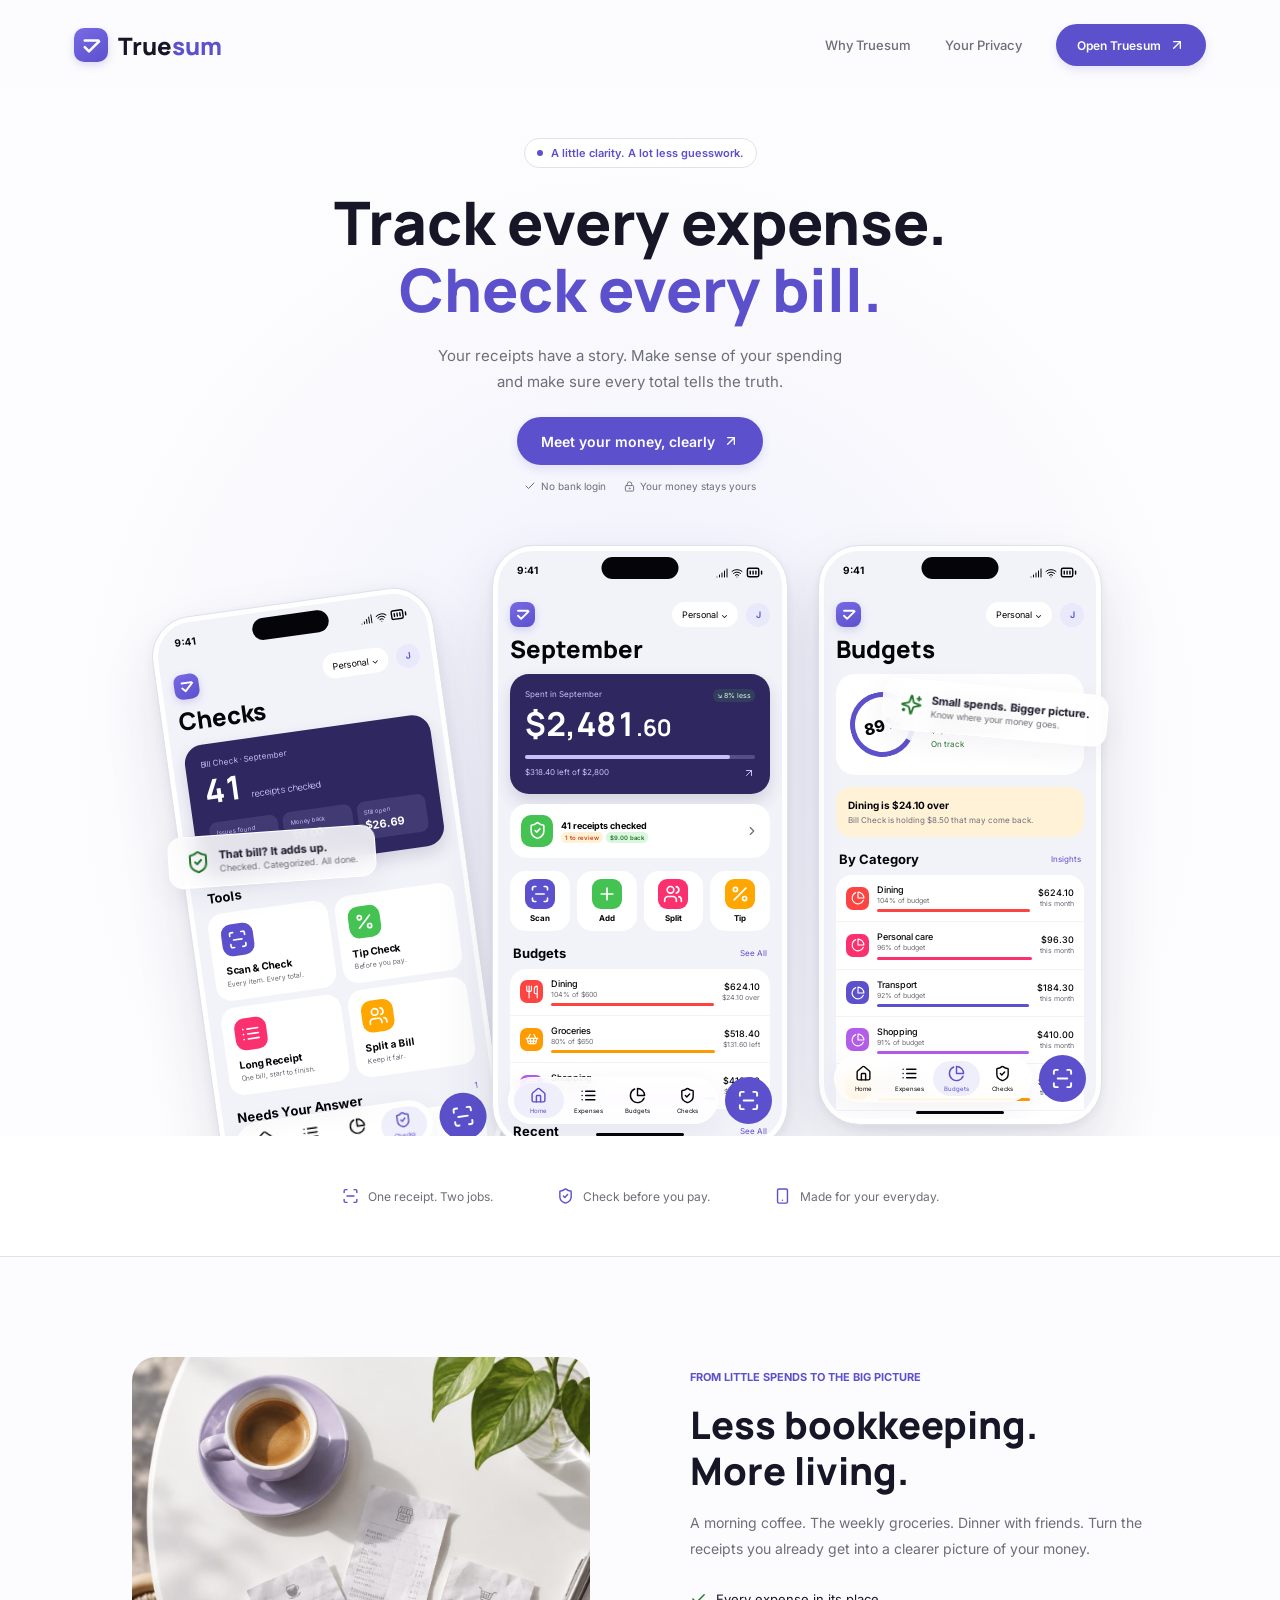
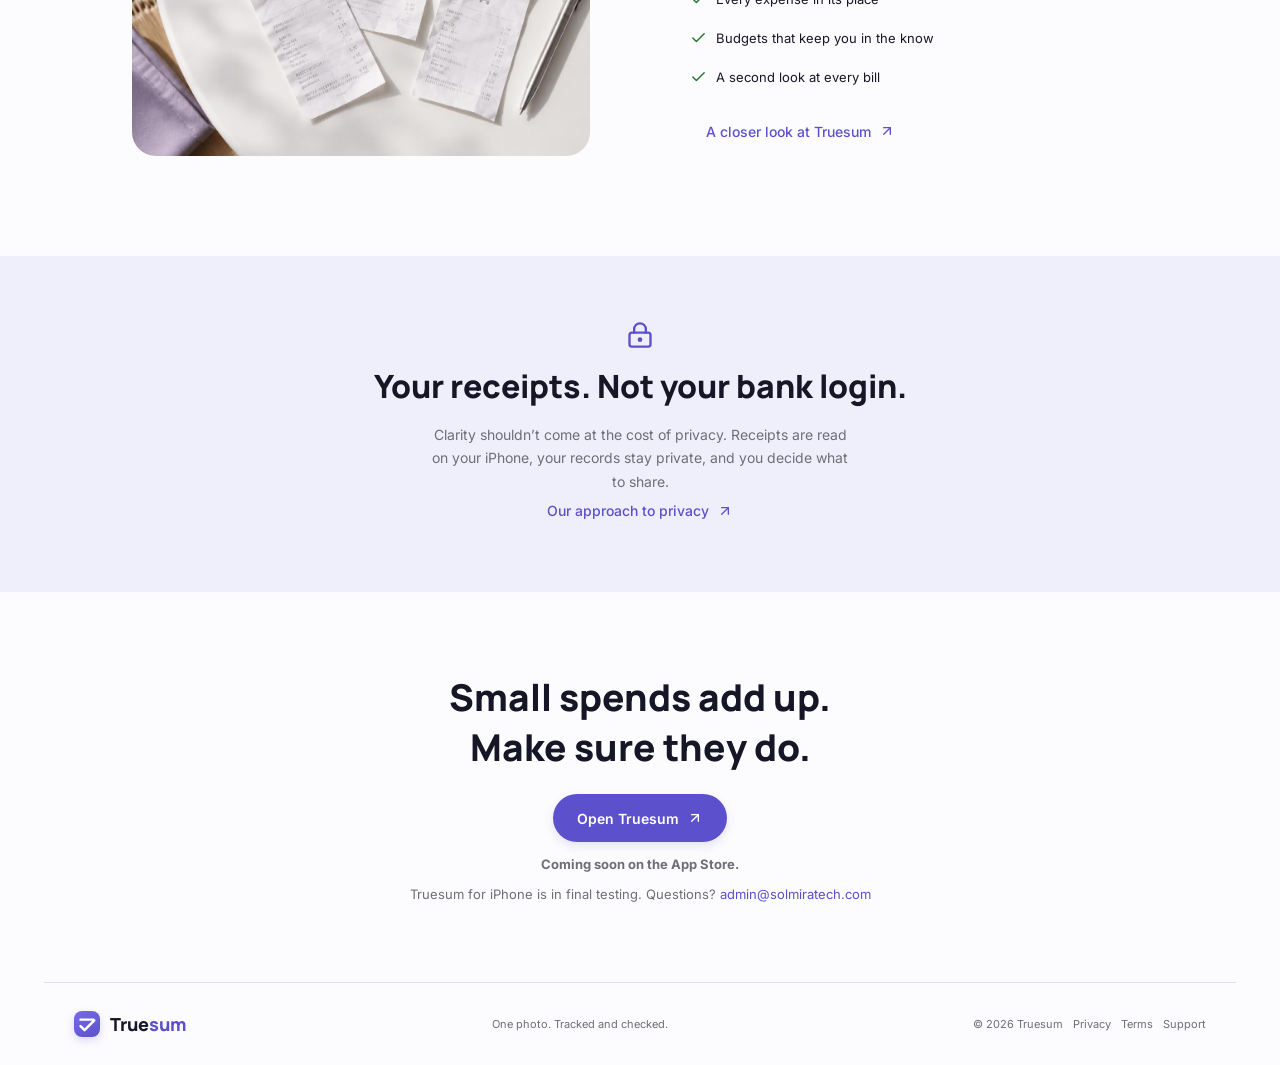
==== commit 31af44b4: "App preview page (Lovable /app look, sample month, static) + Open Truesum buttons point to it Co-Aut" ====
--- a/index.html
+++ b/index.html
@@ -15,12 +15,12 @@
 <link rel="stylesheet" href="assets/site.css">
 </head>
 <body>
-<header class="site-nav"><a href="./" class="brand" aria-label="Truesum home"><span class="brand-mark"><svg viewBox="0 0 32 32" fill="none" aria-hidden="true"><path d="M8 10h16M8 18l5 5 12-12" stroke="currentColor" stroke-width="3" stroke-linecap="round" stroke-linejoin="round"/></svg></span><span>True<span class="text-primary">sum</span></span></a><nav class="site-nav-links"><a href="features.html">Why Truesum</a><a href="privacy.html">Your Privacy</a><a class="truesum-button btn" href="#get">Get Truesum <svg width="24" height="24" viewBox="0 0 24 24" fill="none" stroke="currentColor" stroke-width="2" stroke-linecap="round" stroke-linejoin="round" aria-hidden="true"><path d="M7 7h10v10"/><path d="M7 17 17 7"/></svg></a></nav></header>
+<header class="site-nav"><a href="./" class="brand" aria-label="Truesum home"><span class="brand-mark"><svg viewBox="0 0 32 32" fill="none" aria-hidden="true"><path d="M8 10h16M8 18l5 5 12-12" stroke="currentColor" stroke-width="3" stroke-linecap="round" stroke-linejoin="round"/></svg></span><span>True<span class="text-primary">sum</span></span></a><nav class="site-nav-links"><a href="features.html">Why Truesum</a><a href="privacy.html">Your Privacy</a><a class="truesum-button btn" href="app-preview.html">Open Truesum <svg width="24" height="24" viewBox="0 0 24 24" fill="none" stroke="currentColor" stroke-width="2" stroke-linecap="round" stroke-linejoin="round" aria-hidden="true"><path d="M7 7h10v10"/><path d="M7 17 17 7"/></svg></a></nav></header>
 <main>
 <section class="landing-hero"><div class="hero-eyebrow"><i></i> A little clarity. A lot less guesswork.</div>
 <h1>Track every expense.<br><span>Check every bill.</span></h1>
 <p class="hero-subtitle">Your receipts have a story. Make sense of your spending<br class="hidden sm-block"> and make sure every total tells the truth.</p>
-<a class="truesum-button btn" href="#get">Meet your money, clearly <svg width="24" height="24" viewBox="0 0 24 24" fill="none" stroke="currentColor" stroke-width="2" stroke-linecap="round" stroke-linejoin="round" aria-hidden="true"><path d="M7 7h10v10"/><path d="M7 17 17 7"/></svg></a>
+<a class="truesum-button btn" href="app-preview.html">Meet your money, clearly <svg width="24" height="24" viewBox="0 0 24 24" fill="none" stroke="currentColor" stroke-width="2" stroke-linecap="round" stroke-linejoin="round" aria-hidden="true"><path d="M7 7h10v10"/><path d="M7 17 17 7"/></svg></a>
 <div class="hero-trust"><span><svg width="12" height="12" viewBox="0 0 24 24" fill="none" stroke="currentColor" stroke-width="2" stroke-linecap="round" stroke-linejoin="round" aria-hidden="true"><path d="M20 6 9 17l-5-5"/></svg> No bank login</span><span><svg width="11" height="11" viewBox="0 0 24 24" fill="none" stroke="currentColor" stroke-width="2" stroke-linecap="round" stroke-linejoin="round" aria-hidden="true"><circle cx="12" cy="16" r="1"/><rect x="3" y="10" width="18" height="12" rx="2"/><path d="M7 10V7a5 5 0 0 1 10 0v3"/></svg> Your money stays yours</span></div>
 <div class="phone-stage"><div class="phone phone-checks" aria-hidden="true"><div class="phone-status"><span>9:41</span><span class="dynamic-island"></span><span><svg width="12" height="12" viewBox="0 0 24 24" fill="none" stroke="currentColor" stroke-width="2" stroke-linecap="round" stroke-linejoin="round" aria-hidden="true"><path d="M2 20h.01"/><path d="M7 20v-4"/><path d="M12 20v-8"/><path d="M17 20V8"/><path d="M22 4v16"/></svg><svg width="12" height="12" viewBox="0 0 24 24" fill="none" stroke="currentColor" stroke-width="2" stroke-linecap="round" stroke-linejoin="round" aria-hidden="true"><path d="M12 20h.01"/><path d="M2 8.82a15 15 0 0 1 20 0"/><path d="M5 12.859a10 10 0 0 1 14 0"/><path d="M8.5 16.429a5 5 0 0 1 7 0"/></svg><svg width="17" height="17" viewBox="0 0 24 24" fill="none" stroke="currentColor" stroke-width="2" stroke-linecap="round" stroke-linejoin="round" aria-hidden="true"><rect x="2" y="6" width="16" height="12" rx="2"/><path d="M22 14v-4"/><path d="M6 10v4"/><path d="M10 10v4"/><path d="M14 10v4"/></svg></span></div><div class="phone-content"><div class="phone-top"><span class="brand" aria-hidden="true"><span class="brand-mark"><svg viewBox="0 0 32 32" fill="none" aria-hidden="true"><path d="M8 10h16M8 18l5 5 12-12" stroke="currentColor" stroke-width="3" stroke-linecap="round" stroke-linejoin="round"/></svg></span></span><span>Personal <span>⌄</span></span><span class="mini-avatar">J</span></div><h3>Checks</h3><div class="mini-summary"><span>Bill Check · September</span><div class="mini-amount">41 <small>receipts checked</small></div><div class="mini-stats"><div><small>Issues found</small><b>5</b></div><div><small>Money back</small><b>$9.00</b></div><div><small>Still open</small><b>$26.69</b></div></div></div><div class="mini-section-title">Tools</div><div class="mini-tool-grid"><div><span class="category-icon action-0"><svg width="20" height="20" viewBox="0 0 24 24" fill="none" stroke="currentColor" stroke-width="2" stroke-linecap="round" stroke-linejoin="round" aria-hidden="true"><path d="M3 7V5a2 2 0 0 1 2-2h2"/><path d="M17 3h2a2 2 0 0 1 2 2v2"/><path d="M21 17v2a2 2 0 0 1-2 2h-2"/><path d="M7 21H5a2 2 0 0 1-2-2v-2"/><path d="M7 12h10"/></svg></span><b>Scan &amp; Check</b><small>Every item. Every total.</small></div><div><span class="category-icon action-1"><svg width="20" height="20" viewBox="0 0 24 24" fill="none" stroke="currentColor" stroke-width="2" stroke-linecap="round" stroke-linejoin="round" aria-hidden="true"><line x1="19" x2="5" y1="5" y2="19"/><circle cx="6.5" cy="6.5" r="2.5"/><circle cx="17.5" cy="17.5" r="2.5"/></svg></span><b>Tip Check</b><small>Before you pay.</small></div><div><span class="category-icon action-2"><svg width="20" height="20" viewBox="0 0 24 24" fill="none" stroke="currentColor" stroke-width="2" stroke-linecap="round" stroke-linejoin="round" aria-hidden="true"><path d="M3 12h.01"/><path d="M3 18h.01"/><path d="M3 6h.01"/><path d="M8 12h13"/><path d="M8 18h13"/><path d="M8 6h13"/></svg></span><b>Long Receipt</b><small>One bill, start to finish.</small></div><div><span class="category-icon action-3"><svg width="20" height="20" viewBox="0 0 24 24" fill="none" stroke="currentColor" stroke-width="2" stroke-linecap="round" stroke-linejoin="round" aria-hidden="true"><path d="M16 21v-2a4 4 0 0 0-4-4H6a4 4 0 0 0-4 4v2"/><circle cx="9" cy="7" r="4"/><path d="M22 21v-2a4 4 0 0 0-3-3.87"/><path d="M16 3.13a4 4 0 0 1 0 7.75"/></svg></span><b>Split a Bill</b><small>Keep it fair.</small></div></div><div class="mini-section-title">Needs Your Answer <span>1</span></div><div class="mini-question"><span class="category-icon dining"><svg width="18" height="18" viewBox="0 0 24 24" fill="none" stroke="currentColor" stroke-width="2" stroke-linecap="round" stroke-linejoin="round" aria-hidden="true"><path d="M3 2v7c0 1.1.9 2 2 2h4a2 2 0 0 0 2-2V2"/><path d="M7 2v20"/><path d="M21 15V2a5 5 0 0 0-5 5v6c0 1.1.9 2 2 2h3Zm0 0v7"/></svg></span><b>Luna Ramen</b><p>Gyoza appears twice.<br>Did you order two?</p><div><span>We Had Two</span><span>Flag $8.50</span></div></div><div class="mini-section-title">Flagged <span>Show to Staff</span></div><div class="mini-group"><div class="mini-expense"><span class="category-icon dining"><svg width="14" height="14" viewBox="0 0 24 24" fill="none" stroke="currentColor" stroke-width="2" stroke-linecap="round" stroke-linejoin="round" aria-hidden="true"><path d="M3 2v7c0 1.1.9 2 2 2h4a2 2 0 0 0 2-2V2"/><path d="M7 2v20"/><path d="M21 15V2a5 5 0 0 0-5 5v6c0 1.1.9 2 2 2h3Zm0 0v7"/></svg></span><div><b>Bella Notte</b><small>Tip included twice</small></div><b>$9.25</b></div></div></div><div class="mini-bottom"><div><span class=""><svg width="17" height="17" viewBox="0 0 24 24" fill="none" stroke="currentColor" stroke-width="2" stroke-linecap="round" stroke-linejoin="round" aria-hidden="true"><path d="M15 21v-8a1 1 0 0 0-1-1h-4a1 1 0 0 0-1 1v8"/><path d="M3 10a2 2 0 0 1 .709-1.528l7-5.999a2 2 0 0 1 2.582 0l7 5.999A2 2 0 0 1 21 10v9a2 2 0 0 1-2 2H5a2 2 0 0 1-2-2z"/></svg><small>Home</small></span><span class=""><svg width="17" height="17" viewBox="0 0 24 24" fill="none" stroke="currentColor" stroke-width="2" stroke-linecap="round" stroke-linejoin="round" aria-hidden="true"><path d="M3 12h.01"/><path d="M3 18h.01"/><path d="M3 6h.01"/><path d="M8 12h13"/><path d="M8 18h13"/><path d="M8 6h13"/></svg><small>Expenses</small></span><span class=""><svg width="17" height="17" viewBox="0 0 24 24" fill="none" stroke="currentColor" stroke-width="2" stroke-linecap="round" stroke-linejoin="round" aria-hidden="true"><path d="M21.21 15.89A10 10 0 1 1 8 2.83"/><path d="M22 12A10 10 0 0 0 12 2v10z"/></svg><small>Budgets</small></span><span class="selected"><svg width="17" height="17" viewBox="0 0 24 24" fill="none" stroke="currentColor" stroke-width="2" stroke-linecap="round" stroke-linejoin="round" aria-hidden="true"><path d="M20 13c0 5-3.5 7.5-7.66 8.95a1 1 0 0 1-.67-.01C7.5 20.5 4 18 4 13V6a1 1 0 0 1 1-1c2 0 4.5-1.2 6.24-2.72a1.17 1.17 0 0 1 1.52 0C14.51 3.81 17 5 19 5a1 1 0 0 1 1 1z"/><path d="m9 12 2 2 4-4"/></svg><small>Checks</small></span></div><span class="mini-scan"><svg width="23" height="23" viewBox="0 0 24 24" fill="none" stroke="currentColor" stroke-width="2" stroke-linecap="round" stroke-linejoin="round" aria-hidden="true"><path d="M3 7V5a2 2 0 0 1 2-2h2"/><path d="M17 3h2a2 2 0 0 1 2 2v2"/><path d="M21 17v2a2 2 0 0 1-2 2h-2"/><path d="M7 21H5a2 2 0 0 1-2-2v-2"/><path d="M7 12h10"/></svg></span></div><div class="home-indicator"></div></div><div class="phone phone-home" aria-hidden="true"><div class="phone-status"><span>9:41</span><span class="dynamic-island"></span><span><svg width="12" height="12" viewBox="0 0 24 24" fill="none" stroke="currentColor" stroke-width="2" stroke-linecap="round" stroke-linejoin="round" aria-hidden="true"><path d="M2 20h.01"/><path d="M7 20v-4"/><path d="M12 20v-8"/><path d="M17 20V8"/><path d="M22 4v16"/></svg><svg width="12" height="12" viewBox="0 0 24 24" fill="none" stroke="currentColor" stroke-width="2" stroke-linecap="round" stroke-linejoin="round" aria-hidden="true"><path d="M12 20h.01"/><path d="M2 8.82a15 15 0 0 1 20 0"/><path d="M5 12.859a10 10 0 0 1 14 0"/><path d="M8.5 16.429a5 5 0 0 1 7 0"/></svg><svg width="17" height="17" viewBox="0 0 24 24" fill="none" stroke="currentColor" stroke-width="2" stroke-linecap="round" stroke-linejoin="round" aria-hidden="true"><rect x="2" y="6" width="16" height="12" rx="2"/><path d="M22 14v-4"/><path d="M6 10v4"/><path d="M10 10v4"/><path d="M14 10v4"/></svg></span></div><div class="phone-content"><div class="phone-top"><span class="brand" aria-hidden="true"><span class="brand-mark"><svg viewBox="0 0 32 32" fill="none" aria-hidden="true"><path d="M8 10h16M8 18l5 5 12-12" stroke="currentColor" stroke-width="3" stroke-linecap="round" stroke-linejoin="round"/></svg></span></span><span>Personal <span>⌄</span></span><span class="mini-avatar">J</span></div><h3>September</h3><div class="mini-summary"><div class="flex justify-between"><span>Spent in September</span><span class="mini-trend">↘ 8% less</span></div><div class="mini-amount">$2,481<span>.60</span></div><div class="mini-progress"><i></i></div><div class="flex justify-between"><span>$318.40 left of $2,800</span><svg width="12" height="12" viewBox="0 0 24 24" fill="none" stroke="currentColor" stroke-width="2" stroke-linecap="round" stroke-linejoin="round" aria-hidden="true"><path d="M7 7h10v10"/><path d="M7 17 17 7"/></svg></div></div><div class="mini-checked"><span class="category-icon success"><svg width="19" height="19" viewBox="0 0 24 24" fill="none" stroke="currentColor" stroke-width="2" stroke-linecap="round" stroke-linejoin="round" aria-hidden="true"><path d="M20 13c0 5-3.5 7.5-7.66 8.95a1 1 0 0 1-.67-.01C7.5 20.5 4 18 4 13V6a1 1 0 0 1 1-1c2 0 4.5-1.2 6.24-2.72a1.17 1.17 0 0 1 1.52 0C14.51 3.81 17 5 19 5a1 1 0 0 1 1 1z"/><path d="m9 12 2 2 4-4"/></svg></span><div><b>41 receipts checked</b><div><span class="mini-badge warning">1 to review</span> <span class="mini-badge success">$9.00 back</span></div></div><svg width="14" height="14" viewBox="0 0 24 24" fill="none" stroke="currentColor" stroke-width="2" stroke-linecap="round" stroke-linejoin="round" aria-hidden="true"><path d="m9 18 6-6-6-6"/></svg></div><div class="mini-actions"><div><span class="category-icon action-0"><svg width="20" height="20" viewBox="0 0 24 24" fill="none" stroke="currentColor" stroke-width="2" stroke-linecap="round" stroke-linejoin="round" aria-hidden="true"><path d="M3 7V5a2 2 0 0 1 2-2h2"/><path d="M17 3h2a2 2 0 0 1 2 2v2"/><path d="M21 17v2a2 2 0 0 1-2 2h-2"/><path d="M7 21H5a2 2 0 0 1-2-2v-2"/><path d="M7 12h10"/></svg></span><b>Scan</b></div><div><span class="category-icon action-1"><svg width="20" height="20" viewBox="0 0 24 24" fill="none" stroke="currentColor" stroke-width="2" stroke-linecap="round" stroke-linejoin="round" aria-hidden="true"><path d="M5 12h14"/><path d="M12 5v14"/></svg></span><b>Add</b></div><div><span class="category-icon action-2"><svg width="20" height="20" viewBox="0 0 24 24" fill="none" stroke="currentColor" stroke-width="2" stroke-linecap="round" stroke-linejoin="round" aria-hidden="true"><path d="M16 21v-2a4 4 0 0 0-4-4H6a4 4 0 0 0-4 4v2"/><circle cx="9" cy="7" r="4"/><path d="M22 21v-2a4 4 0 0 0-3-3.87"/><path d="M16 3.13a4 4 0 0 1 0 7.75"/></svg></span><b>Split</b></div><div><span class="category-icon action-3"><svg width="20" height="20" viewBox="0 0 24 24" fill="none" stroke="currentColor" stroke-width="2" stroke-linecap="round" stroke-linejoin="round" aria-hidden="true"><line x1="19" x2="5" y1="5" y2="19"/><circle cx="6.5" cy="6.5" r="2.5"/><circle cx="17.5" cy="17.5" r="2.5"/></svg></span><b>Tip</b></div></div><div class="mini-section-title">Budgets <span>See All</span></div><div class="mini-group"><div class="mini-budget"><span class="category-icon dining"><svg width="14" height="14" viewBox="0 0 24 24" fill="none" stroke="currentColor" stroke-width="2" stroke-linecap="round" stroke-linejoin="round" aria-hidden="true"><path d="M3 2v7c0 1.1.9 2 2 2h4a2 2 0 0 0 2-2V2"/><path d="M7 2v20"/><path d="M21 15V2a5 5 0 0 0-5 5v6c0 1.1.9 2 2 2h3Zm0 0v7"/></svg></span><div><b>Dining</b><small>104% of $600</small><div class="category-line dining"></div></div><div><b>$624.10</b><small class="text-destructive">$24.10 over</small></div></div><div class="mini-budget"><span class="category-icon groceries"><svg width="14" height="14" viewBox="0 0 24 24" fill="none" stroke="currentColor" stroke-width="2" stroke-linecap="round" stroke-linejoin="round" aria-hidden="true"><path d="m15 11-1 9"/><path d="m19 11-4-7"/><path d="M2 11h20"/><path d="m3.5 11 1.6 7.4a2 2 0 0 0 2 1.6h9.8a2 2 0 0 0 2-1.6l1.7-7.4"/><path d="M4.5 15.5h15"/><path d="m5 11 4-7"/><path d="m9 11 1 9"/></svg></span><div><b>Groceries</b><small>80% of $650</small><div class="category-line groceries"></div></div><div><b>$518.40</b><small class="">$131.60 left</small></div></div><div class="mini-budget"><span class="category-icon shopping"><svg width="14" height="14" viewBox="0 0 24 24" fill="none" stroke="currentColor" stroke-width="2" stroke-linecap="round" stroke-linejoin="round" aria-hidden="true"><path d="M6 2 3 6v14a2 2 0 0 0 2 2h14a2 2 0 0 0 2-2V6l-3-4Z"/><path d="M3 6h18"/><path d="M16 10a4 4 0 0 1-8 0"/></svg></span><div><b>Shopping</b><small>91% of $450</small><div class="category-line shopping"></div></div><div><b>$410.00</b><small class="">$40.00 left</small></div></div></div><div class="mini-section-title">Recent <span>See All</span></div><div class="mini-group"><div class="mini-expense"><span class="category-icon dining"><svg width="14" height="14" viewBox="0 0 24 24" fill="none" stroke="currentColor" stroke-width="2" stroke-linecap="round" stroke-linejoin="round" aria-hidden="true"><path d="M3 2v7c0 1.1.9 2 2 2h4a2 2 0 0 0 2-2V2"/><path d="M7 2v20"/><path d="M21 15V2a5 5 0 0 0-5 5v6c0 1.1.9 2 2 2h3Zm0 0v7"/></svg></span><div><b>Luna Ramen</b><small>Yesterday · Dining</small></div><div><b>−$66.41</b><small class="text-warning">Review</small></div></div><div class="mini-expense"><span class="category-icon coffee"><svg width="14" height="14" viewBox="0 0 24 24" fill="none" stroke="currentColor" stroke-width="2" stroke-linecap="round" stroke-linejoin="round" aria-hidden="true"><path d="M10 2v2"/><path d="M14 2v2"/><path d="M16 8a1 1 0 0 1 1 1v8a4 4 0 0 1-4 4H7a4 4 0 0 1-4-4V9a1 1 0 0 1 1-1h14a4 4 0 1 1 0 8h-1"/><path d="M6 2v2"/></svg></span><div><b>Starbucks</b><small>Today · Coffee</small></div><div><b>−$12.40</b><small class="text-success">Checked</small></div></div></div></div><div class="mini-bottom"><div><span class="selected"><svg width="17" height="17" viewBox="0 0 24 24" fill="none" stroke="currentColor" stroke-width="2" stroke-linecap="round" stroke-linejoin="round" aria-hidden="true"><path d="M15 21v-8a1 1 0 0 0-1-1h-4a1 1 0 0 0-1 1v8"/><path d="M3 10a2 2 0 0 1 .709-1.528l7-5.999a2 2 0 0 1 2.582 0l7 5.999A2 2 0 0 1 21 10v9a2 2 0 0 1-2 2H5a2 2 0 0 1-2-2z"/></svg><small>Home</small></span><span class=""><svg width="17" height="17" viewBox="0 0 24 24" fill="none" stroke="currentColor" stroke-width="2" stroke-linecap="round" stroke-linejoin="round" aria-hidden="true"><path d="M3 12h.01"/><path d="M3 18h.01"/><path d="M3 6h.01"/><path d="M8 12h13"/><path d="M8 18h13"/><path d="M8 6h13"/></svg><small>Expenses</small></span><span class=""><svg width="17" height="17" viewBox="0 0 24 24" fill="none" stroke="currentColor" stroke-width="2" stroke-linecap="round" stroke-linejoin="round" aria-hidden="true"><path d="M21.21 15.89A10 10 0 1 1 8 2.83"/><path d="M22 12A10 10 0 0 0 12 2v10z"/></svg><small>Budgets</small></span><span class=""><svg width="17" height="17" viewBox="0 0 24 24" fill="none" stroke="currentColor" stroke-width="2" stroke-linecap="round" stroke-linejoin="round" aria-hidden="true"><path d="M20 13c0 5-3.5 7.5-7.66 8.95a1 1 0 0 1-.67-.01C7.5 20.5 4 18 4 13V6a1 1 0 0 1 1-1c2 0 4.5-1.2 6.24-2.72a1.17 1.17 0 0 1 1.52 0C14.51 3.81 17 5 19 5a1 1 0 0 1 1 1z"/><path d="m9 12 2 2 4-4"/></svg><small>Checks</small></span></div><span class="mini-scan"><svg width="23" height="23" viewBox="0 0 24 24" fill="none" stroke="currentColor" stroke-width="2" stroke-linecap="round" stroke-linejoin="round" aria-hidden="true"><path d="M3 7V5a2 2 0 0 1 2-2h2"/><path d="M17 3h2a2 2 0 0 1 2 2v2"/><path d="M21 17v2a2 2 0 0 1-2 2h-2"/><path d="M7 21H5a2 2 0 0 1-2-2v-2"/><path d="M7 12h10"/></svg></span></div><div class="home-indicator"></div></div><div class="phone phone-budgets" aria-hidden="true"><div class="phone-status"><span>9:41</span><span class="dynamic-island"></span><span><svg width="12" height="12" viewBox="0 0 24 24" fill="none" stroke="currentColor" stroke-width="2" stroke-linecap="round" stroke-linejoin="round" aria-hidden="true"><path d="M2 20h.01"/><path d="M7 20v-4"/><path d="M12 20v-8"/><path d="M17 20V8"/><path d="M22 4v16"/></svg><svg width="12" height="12" viewBox="0 0 24 24" fill="none" stroke="currentColor" stroke-width="2" stroke-linecap="round" stroke-linejoin="round" aria-hidden="true"><path d="M12 20h.01"/><path d="M2 8.82a15 15 0 0 1 20 0"/><path d="M5 12.859a10 10 0 0 1 14 0"/><path d="M8.5 16.429a5 5 0 0 1 7 0"/></svg><svg width="17" height="17" viewBox="0 0 24 24" fill="none" stroke="currentColor" stroke-width="2" stroke-linecap="round" stroke-linejoin="round" aria-hidden="true"><rect x="2" y="6" width="16" height="12" rx="2"/><path d="M22 14v-4"/><path d="M6 10v4"/><path d="M10 10v4"/><path d="M14 10v4"/></svg></span></div><div class="phone-content"><div class="phone-top"><span class="brand" aria-hidden="true"><span class="brand-mark"><svg viewBox="0 0 32 32" fill="none" aria-hidden="true"><path d="M8 10h16M8 18l5 5 12-12" stroke="currentColor" stroke-width="3" stroke-linecap="round" stroke-linejoin="round"/></svg></span></span><span>Personal <span>⌄</span></span><span class="mini-avatar">J</span></div><h3>Budgets</h3><div class="mini-budget-hero"><div class="preview-ring">89%</div><div><b>$318.40 left</b><small>$2,481.60 of $2,800</small><span class="text-success">On track</span></div></div><div class="mini-warning"><b>Dining is $24.10 over</b><small>Bill Check is holding $8.50 that may come back.</small></div><div class="mini-section-title">By Category <span>Insights</span></div><div class="mini-group"><div class="mini-budget"><span class="category-icon dining"><svg width="14" height="14" viewBox="0 0 24 24" fill="none" stroke="currentColor" stroke-width="2" stroke-linecap="round" stroke-linejoin="round" aria-hidden="true"><path d="M21.21 15.89A10 10 0 1 1 8 2.83"/><path d="M22 12A10 10 0 0 0 12 2v10z"/></svg></span><div><b>Dining</b><small>104% of budget</small><div class="category-line dining"></div></div><div><b>$624.10</b><small class="">this month</small></div></div><div class="mini-budget"><span class="category-icon care"><svg width="14" height="14" viewBox="0 0 24 24" fill="none" stroke="currentColor" stroke-width="2" stroke-linecap="round" stroke-linejoin="round" aria-hidden="true"><path d="M21.21 15.89A10 10 0 1 1 8 2.83"/><path d="M22 12A10 10 0 0 0 12 2v10z"/></svg></span><div><b>Personal care</b><small>96% of budget</small><div class="category-line care"></div></div><div><b>$96.30</b><small class="">this month</small></div></div><div class="mini-budget"><span class="category-icon transport"><svg width="14" height="14" viewBox="0 0 24 24" fill="none" stroke="currentColor" stroke-width="2" stroke-linecap="round" stroke-linejoin="round" aria-hidden="true"><path d="M21.21 15.89A10 10 0 1 1 8 2.83"/><path d="M22 12A10 10 0 0 0 12 2v10z"/></svg></span><div><b>Transport</b><small>92% of budget</small><div class="category-line transport"></div></div><div><b>$184.30</b><small class="">this month</small></div></div><div class="mini-budget"><span class="category-icon shopping"><svg width="14" height="14" viewBox="0 0 24 24" fill="none" stroke="currentColor" stroke-width="2" stroke-linecap="round" stroke-linejoin="round" aria-hidden="true"><path d="M21.21 15.89A10 10 0 1 1 8 2.83"/><path d="M22 12A10 10 0 0 0 12 2v10z"/></svg></span><div><b>Shopping</b><small>91% of budget</small><div class="category-line shopping"></div></div><div><b>$410.00</b><small class="">this month</small></div></div><div class="mini-budget"><span class="category-icon groceries"><svg width="14" height="14" viewBox="0 0 24 24" fill="none" stroke="currentColor" stroke-width="2" stroke-linecap="round" stroke-linejoin="round" aria-hidden="true"><path d="M21.21 15.89A10 10 0 1 1 8 2.83"/><path d="M22 12A10 10 0 0 0 12 2v10z"/></svg></span><div><b>Groceries</b><small>80% of budget</small><div class="category-line groceries"></div></div><div><b>$518.40</b><small class="">this month</small></div></div><div class="mini-budget"><span class="category-icon household"><svg width="14" height="14" viewBox="0 0 24 24" fill="none" stroke="currentColor" stroke-width="2" stroke-linecap="round" stroke-linejoin="round" aria-hidden="true"><path d="M21.21 15.89A10 10 0 1 1 8 2.83"/><path d="M22 12A10 10 0 0 0 12 2v10z"/></svg></span><div><b>Household</b><small>65% of budget</small><div class="category-line household"></div></div><div><b>$214.50</b><small class="">this month</small></div></div><div class="mini-budget"><span class="category-icon travel"><svg width="14" height="14" viewBox="0 0 24 24" fill="none" stroke="currentColor" stroke-width="2" stroke-linecap="round" stroke-linejoin="round" aria-hidden="true"><path d="M21.21 15.89A10 10 0 1 1 8 2.83"/><path d="M22 12A10 10 0 0 0 12 2v10z"/></svg></span><div><b>Travel</b><small>83% of budget</small><div class="category-line travel"></div></div><div><b>$331.20</b><small class="">this month</small></div></div></div></div><div class="mini-bottom"><div><span class=""><svg width="17" height="17" viewBox="0 0 24 24" fill="none" stroke="currentColor" stroke-width="2" stroke-linecap="round" stroke-linejoin="round" aria-hidden="true"><path d="M15 21v-8a1 1 0 0 0-1-1h-4a1 1 0 0 0-1 1v8"/><path d="M3 10a2 2 0 0 1 .709-1.528l7-5.999a2 2 0 0 1 2.582 0l7 5.999A2 2 0 0 1 21 10v9a2 2 0 0 1-2 2H5a2 2 0 0 1-2-2z"/></svg><small>Home</small></span><span class=""><svg width="17" height="17" viewBox="0 0 24 24" fill="none" stroke="currentColor" stroke-width="2" stroke-linecap="round" stroke-linejoin="round" aria-hidden="true"><path d="M3 12h.01"/><path d="M3 18h.01"/><path d="M3 6h.01"/><path d="M8 12h13"/><path d="M8 18h13"/><path d="M8 6h13"/></svg><small>Expenses</small></span><span class="selected"><svg width="17" height="17" viewBox="0 0 24 24" fill="none" stroke="currentColor" stroke-width="2" stroke-linecap="round" stroke-linejoin="round" aria-hidden="true"><path d="M21.21 15.89A10 10 0 1 1 8 2.83"/><path d="M22 12A10 10 0 0 0 12 2v10z"/></svg><small>Budgets</small></span><span class=""><svg width="17" height="17" viewBox="0 0 24 24" fill="none" stroke="currentColor" stroke-width="2" stroke-linecap="round" stroke-linejoin="round" aria-hidden="true"><path d="M20 13c0 5-3.5 7.5-7.66 8.95a1 1 0 0 1-.67-.01C7.5 20.5 4 18 4 13V6a1 1 0 0 1 1-1c2 0 4.5-1.2 6.24-2.72a1.17 1.17 0 0 1 1.52 0C14.51 3.81 17 5 19 5a1 1 0 0 1 1 1z"/><path d="m9 12 2 2 4-4"/></svg><small>Checks</small></span></div><span class="mini-scan"><svg width="23" height="23" viewBox="0 0 24 24" fill="none" stroke="currentColor" stroke-width="2" stroke-linecap="round" stroke-linejoin="round" aria-hidden="true"><path d="M3 7V5a2 2 0 0 1 2-2h2"/><path d="M17 3h2a2 2 0 0 1 2 2v2"/><path d="M21 17v2a2 2 0 0 1-2 2h-2"/><path d="M7 21H5a2 2 0 0 1-2-2v-2"/><path d="M7 12h10"/></svg></span></div><div class="home-indicator"></div></div>
 <div class="stage-label stage-label-left"><svg width="24" height="24" viewBox="0 0 24 24" fill="none" stroke="currentColor" stroke-width="2" stroke-linecap="round" stroke-linejoin="round" aria-hidden="true"><path d="M20 13c0 5-3.5 7.5-7.66 8.95a1 1 0 0 1-.67-.01C7.5 20.5 4 18 4 13V6a1 1 0 0 1 1-1c2 0 4.5-1.2 6.24-2.72a1.17 1.17 0 0 1 1.52 0C14.51 3.81 17 5 19 5a1 1 0 0 1 1 1z"/><path d="m9 12 2 2 4-4"/></svg><div><b>That bill? It adds up.</b><small>Checked. Categorized. All done.</small></div></div>
@@ -35,7 +35,8 @@
 <p>Clarity shouldn’t come at the cost of privacy. Receipts are read on your iPhone, your records stay private, and you decide what to share.</p>
 <a class="btn btn-link" href="privacy.html">Our approach to privacy <svg width="24" height="24" viewBox="0 0 24 24" fill="none" stroke="currentColor" stroke-width="2" stroke-linecap="round" stroke-linejoin="round" aria-hidden="true"><path d="M7 7h10v10"/><path d="M7 17 17 7"/></svg></a></section>
 <section class="final-cta" id="get"><h2>Small spends add up.<br>Make sure they do.</h2>
-<span class="truesum-button btn" aria-disabled="true">Coming soon on the App Store</span>
+<a class="truesum-button btn" href="app-preview.html">Open Truesum <svg width="24" height="24" viewBox="0 0 24 24" fill="none" stroke="currentColor" stroke-width="2" stroke-linecap="round" stroke-linejoin="round" aria-hidden="true"><path d="M7 7h10v10"/><path d="M7 17 17 7"/></svg></a>
+<p class="store-note"><b>Coming soon on the App Store.</b></p>
 <p class="store-note">Truesum for iPhone is in final testing. Questions? <a class="text-primary" href="mailto:admin@solmiratech.com">admin@solmiratech.com</a></p></section>
 </main>
 <footer class="site-footer"><a href="./" class="brand" aria-label="Truesum home"><span class="brand-mark"><svg viewBox="0 0 32 32" fill="none" aria-hidden="true"><path d="M8 10h16M8 18l5 5 12-12" stroke="currentColor" stroke-width="3" stroke-linecap="round" stroke-linejoin="round"/></svg></span><span>True<span class="text-primary">sum</span></span></a><span>One photo. Tracked and checked.</span><span>© 2026 Truesum<span class="footer-links"><a href="privacy.html">Privacy</a><a href="terms.html">Terms</a><a href="support.html">Support</a></span></span></footer>
--- a/assets/site.css
+++ b/assets/site.css
@@ -162,3 +162,14 @@
 .site-footer a:hover { color:var(--primary); }
 .store-note { margin-top:14px; font-size:13px; color:var(--muted-foreground); }
 .footer-links a { margin-left:10px; }
+/* Legal pages in the landing style (Lovable /privacy layout: max-w-2xl, px-6, py-16) */
+.legal-doc { max-width:672px; margin:0 auto; padding:64px 24px; }
+.legal-doc h1 { font-size:36px; line-height:1.15; font-weight:800; margin:16px 0 8px; }
+.legal-doc .updated { font-size:13px; color:var(--muted-foreground); margin-bottom:32px; }
+.legal-doc > p { font-size:14px; line-height:1.75; color:var(--muted-foreground); }
+.legal-doc section { margin-top:32px; }
+.legal-doc h2 { font-size:20px; font-weight:700; margin-bottom:12px; }
+.legal-doc section p, .legal-doc li { font-size:14px; line-height:1.75; color:var(--muted-foreground); }
+.legal-doc ul { margin:0; padding-left:20px; } .legal-doc li { margin:6px 0; }
+.legal-doc strong { color:var(--foreground); font-weight:600; }
+.legal-doc a { color:var(--primary); } .legal-doc a:hover { text-decoration:underline; }
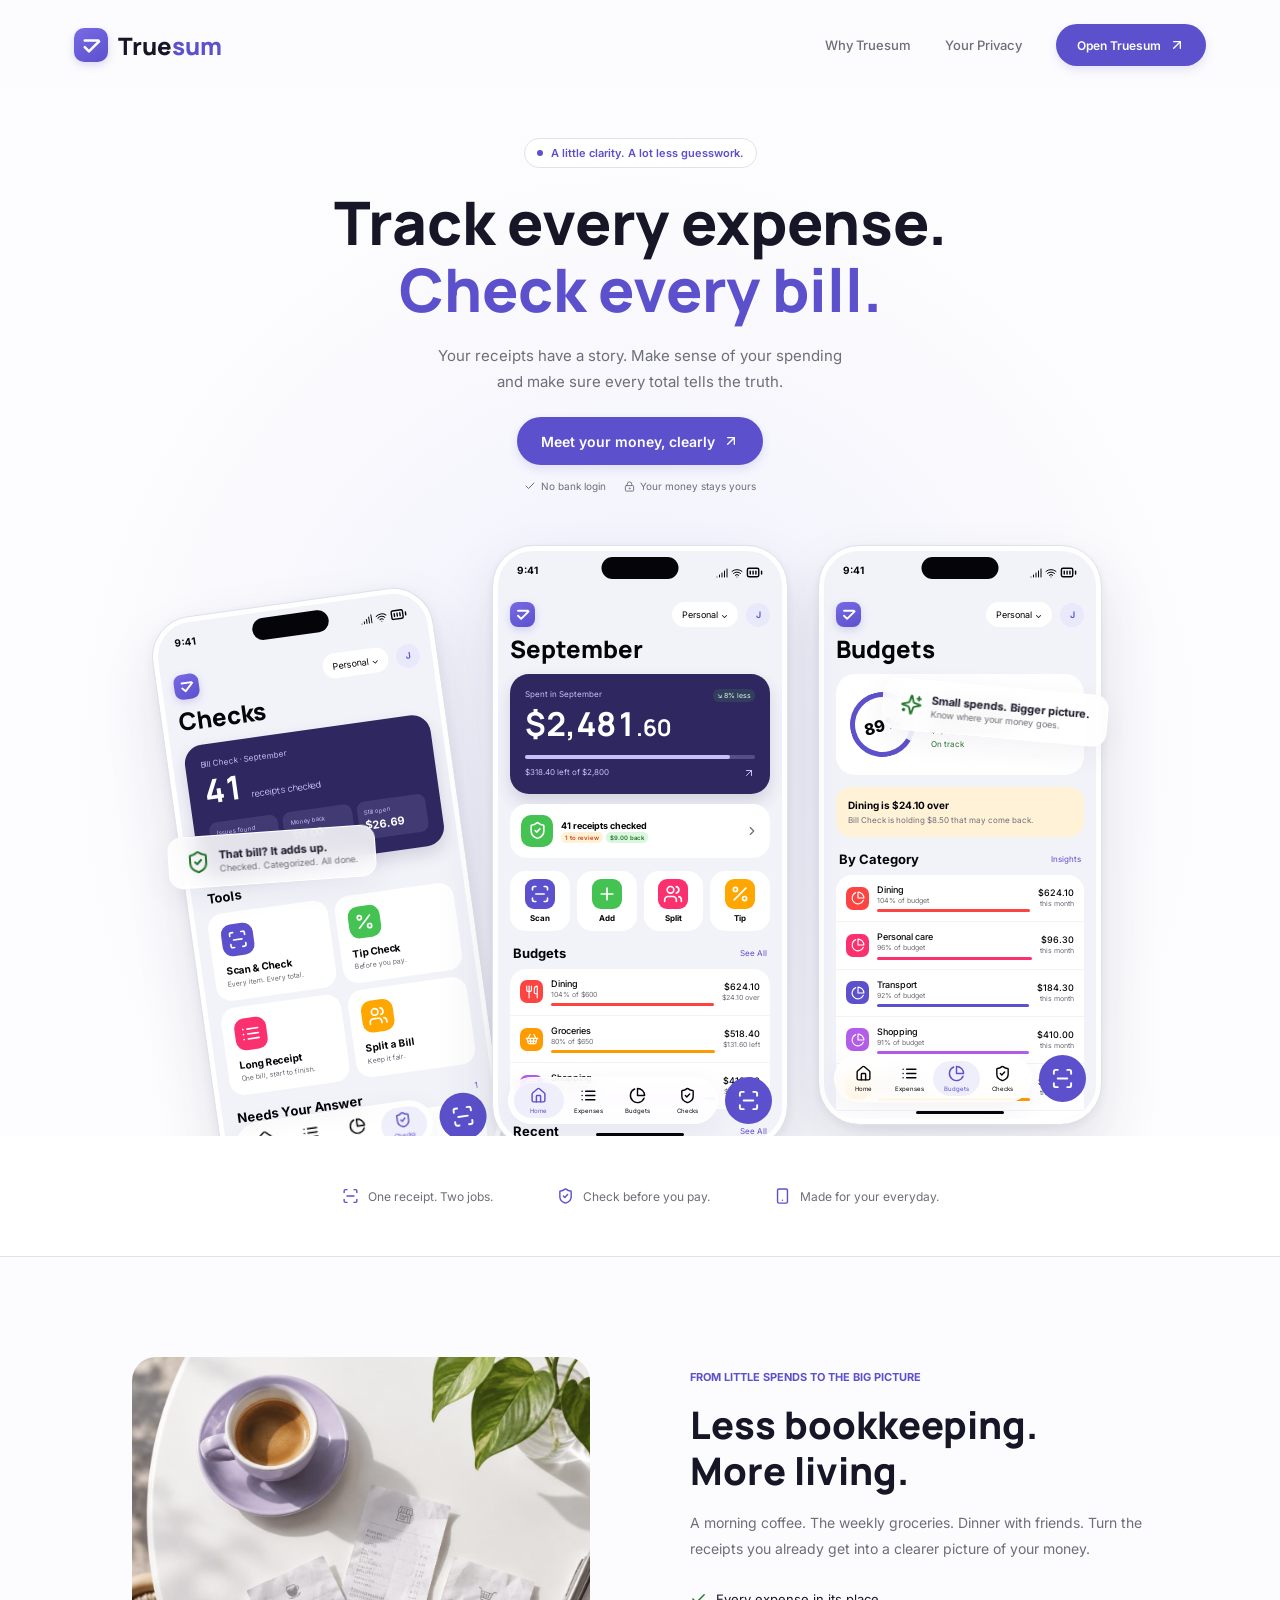
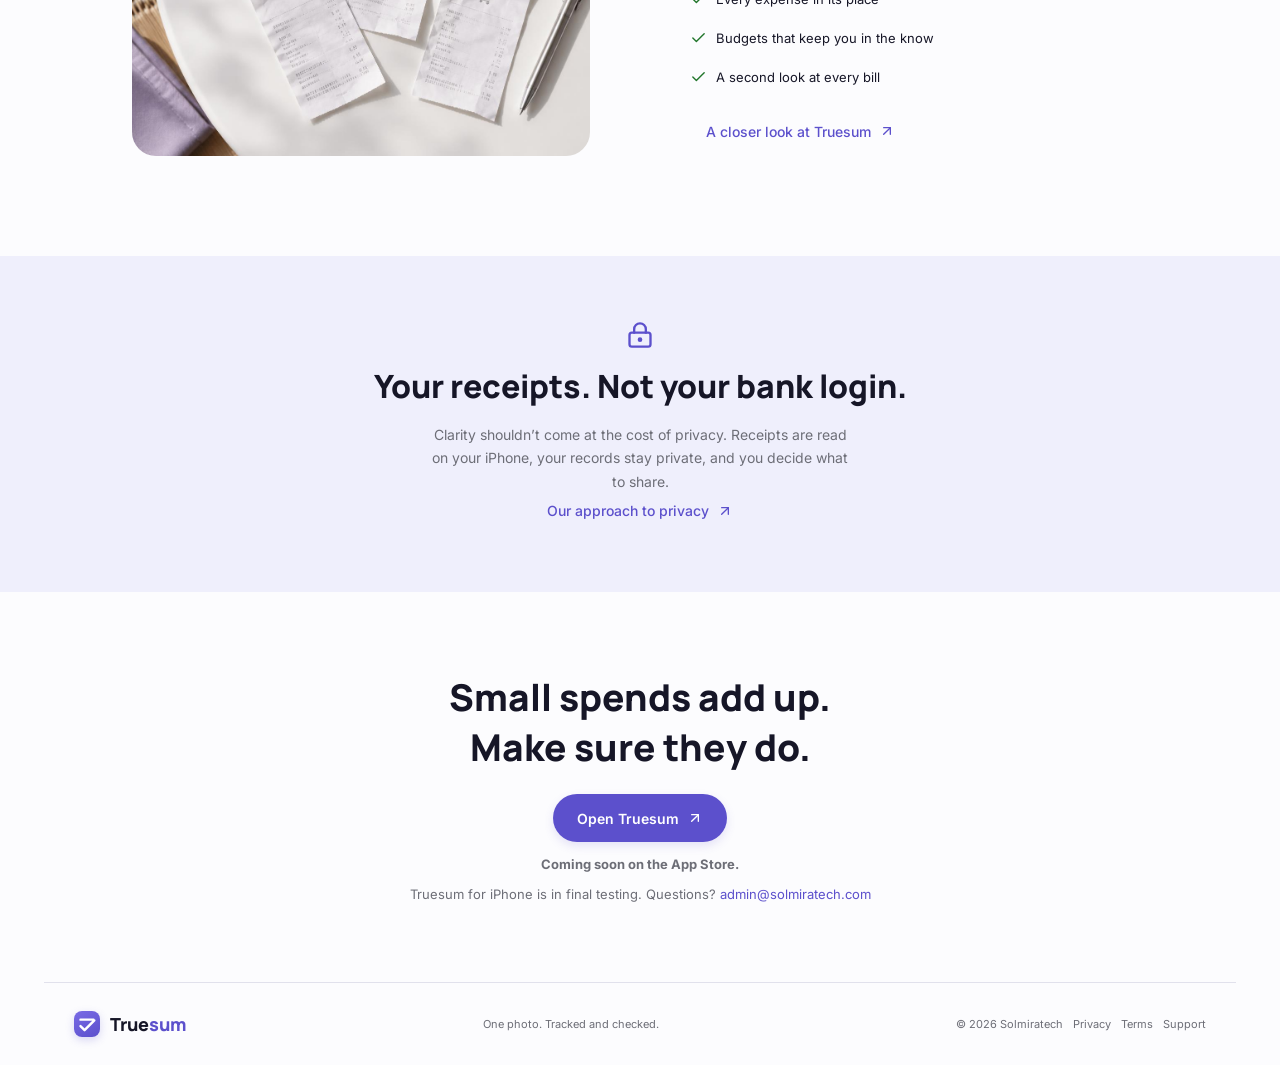
==== commit adadfd88: "Terms and Support in the same layout as Privacy (one light theme); footer © 2026 Solmiratech Legal t" ====
--- a/index.html
+++ b/index.html
@@ -39,6 +39,6 @@
 <p class="store-note"><b>Coming soon on the App Store.</b></p>
 <p class="store-note">Truesum for iPhone is in final testing. Questions? <a class="text-primary" href="mailto:admin@solmiratech.com">admin@solmiratech.com</a></p></section>
 </main>
-<footer class="site-footer"><a href="./" class="brand" aria-label="Truesum home"><span class="brand-mark"><svg viewBox="0 0 32 32" fill="none" aria-hidden="true"><path d="M8 10h16M8 18l5 5 12-12" stroke="currentColor" stroke-width="3" stroke-linecap="round" stroke-linejoin="round"/></svg></span><span>True<span class="text-primary">sum</span></span></a><span>One photo. Tracked and checked.</span><span>© 2026 Truesum<span class="footer-links"><a href="privacy.html">Privacy</a><a href="terms.html">Terms</a><a href="support.html">Support</a></span></span></footer>
+<footer class="site-footer"><a href="./" class="brand" aria-label="Truesum home"><span class="brand-mark"><svg viewBox="0 0 32 32" fill="none" aria-hidden="true"><path d="M8 10h16M8 18l5 5 12-12" stroke="currentColor" stroke-width="3" stroke-linecap="round" stroke-linejoin="round"/></svg></span><span>True<span class="text-primary">sum</span></span></a><span>One photo. Tracked and checked.</span><span>© 2026 Solmiratech<span class="footer-links"><a href="privacy.html">Privacy</a><a href="terms.html">Terms</a><a href="support.html">Support</a></span></span></footer>
 </body>
 </html>
--- a/assets/site.css
+++ b/assets/site.css
@@ -162,14 +162,44 @@
 .site-footer a:hover { color:var(--primary); }
 .store-note { margin-top:14px; font-size:13px; color:var(--muted-foreground); }
 .footer-links a { margin-left:10px; }
-/* Legal pages in the landing style (Lovable /privacy layout: max-w-2xl, px-6, py-16) */
-.legal-doc { max-width:672px; margin:0 auto; padding:64px 24px; }
-.legal-doc h1 { font-size:36px; line-height:1.15; font-weight:800; margin:16px 0 8px; }
-.legal-doc .updated { font-size:13px; color:var(--muted-foreground); margin-bottom:32px; }
-.legal-doc > p { font-size:14px; line-height:1.75; color:var(--muted-foreground); }
-.legal-doc section { margin-top:32px; }
-.legal-doc h2 { font-size:20px; font-weight:700; margin-bottom:12px; }
-.legal-doc section p, .legal-doc li { font-size:14px; line-height:1.75; color:var(--muted-foreground); }
-.legal-doc ul { margin:0; padding-left:20px; } .legal-doc li { margin:6px 0; }
+/* Legal pages in the landing style */
+.legal-page { background:var(--background); }
+.legal-hero { text-align:center; padding:56px 24px 48px; background:radial-gradient(ellipse at 50% 0%,var(--secondary),var(--background) 70%); }
+.legal-hero h1 { font-size:48px; line-height:1.1; font-weight:800; margin:14px 0 10px; letter-spacing:-0.02em; }
+.legal-updated { font-size:13px; color:var(--muted-foreground); }
+.legal-lead { max-width:620px; margin:22px auto 0; }
+.legal-lead p { font-size:16px; line-height:1.7; color:var(--muted-foreground); }
+.legal-points { max-width:960px; margin:40px auto 0; display:grid; grid-template-columns:repeat(3,1fr); gap:16px; text-align:left; }
+.legal-point { background:var(--card); border:1px solid var(--border); border-radius:20px; padding:22px; box-shadow:var(--soft-shadow); }
+.legal-point b { display:block; font-family:var(--font-display); font-size:16px; font-weight:700; margin:14px 0 6px; }
+.legal-point p { font-size:13px; line-height:1.6; color:var(--muted-foreground); }
+.legal-point-icon { display:inline-flex; width:40px; height:40px; border-radius:12px; align-items:center; justify-content:center; background:var(--secondary); color:var(--primary); }
+.legal-layout { max-width:1192px; margin:0 auto; padding:24px 30px 96px; display:grid; grid-template-columns:240px minmax(0,1fr); gap:48px; align-items:start; }
+.legal-toc { position:sticky; top:24px; font-size:13px; }
+.legal-toc > span { display:block; font-size:11px; font-weight:700; text-transform:uppercase; color:var(--muted-foreground); margin-bottom:12px; padding-left:14px; }
+.legal-toc ol { list-style:none; margin:0; padding:0; border-left:1px solid var(--border); }
+.legal-toc li a { display:block; padding:7px 14px; margin-left:-1px; border-left:2px solid transparent; color:var(--muted-foreground); }
+.legal-toc li a:hover { color:var(--primary); border-left-color:var(--primary); }
+.legal-toc-contact { display:inline-flex; align-items:center; gap:8px; margin:20px 0 0 14px; color:var(--primary); font-weight:500; }
+.legal-card { background:var(--card); border:1px solid var(--border); border-radius:24px; padding:16px 48px; box-shadow:var(--soft-shadow); }
+.legal-doc section { padding:32px 0; scroll-margin-top:24px; }
+.legal-doc section + section { border-top:1px solid var(--border); }
+.legal-doc h2 { display:flex; align-items:center; gap:12px; font-size:22px; font-weight:800; margin:0 0 14px; }
+.legal-doc h2 .num { font-family:var(--font-sans); font-size:12px; font-weight:600; color:var(--primary); background:var(--secondary); border-radius:999px; padding:4px 9px; }
+.legal-doc p, .legal-doc li { font-size:15px; line-height:1.75; color:var(--muted-foreground); }
+.legal-doc ul { margin:0; padding-left:20px; } .legal-doc li { margin:8px 0; } .legal-doc li::marker { color:var(--primary); }
 .legal-doc strong { color:var(--foreground); font-weight:600; }
-.legal-doc a { color:var(--primary); } .legal-doc a:hover { text-decoration:underline; }
+.legal-doc a, .legal-lead a { color:var(--primary); } .legal-doc a:hover { text-decoration:underline; text-underline-offset:3px; }
+.site-nav-links a[aria-current="page"] { color:var(--primary); }
+@media (max-width:900px) {
+  .legal-layout { grid-template-columns:1fr; gap:0; padding:8px 16px 64px; }
+  .legal-toc { display:none; }
+  .legal-points { grid-template-columns:1fr; gap:12px; }
+  .legal-point { display:grid; grid-template-columns:40px 1fr; column-gap:14px; padding:16px 18px; }
+  .legal-point-icon { grid-row:span 2; }
+  .legal-point b { margin:0 0 2px; }
+  .legal-card { padding:8px 22px; border-radius:20px; }
+  .legal-hero { padding:40px 16px 32px; }
+  .legal-hero h1 { font-size:36px; }
+  .legal-doc h2 { font-size:19px; }
+}
